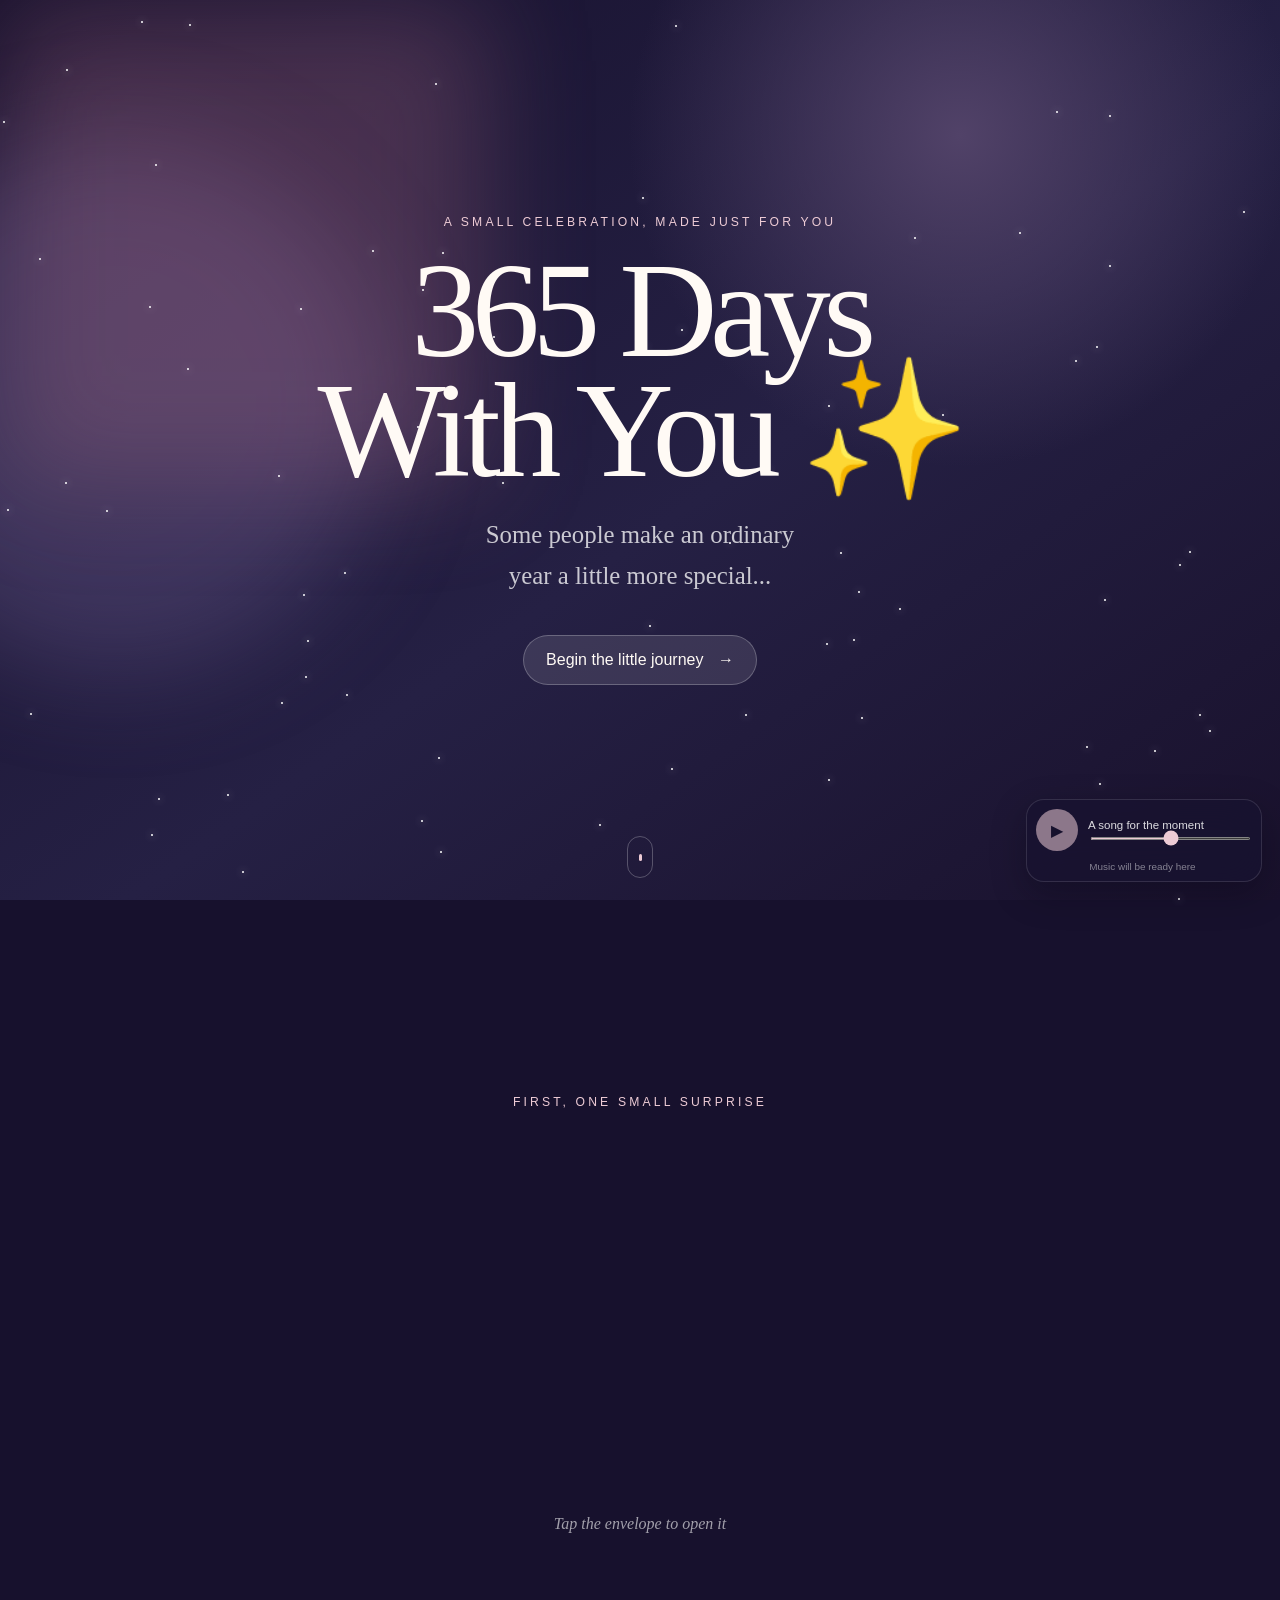
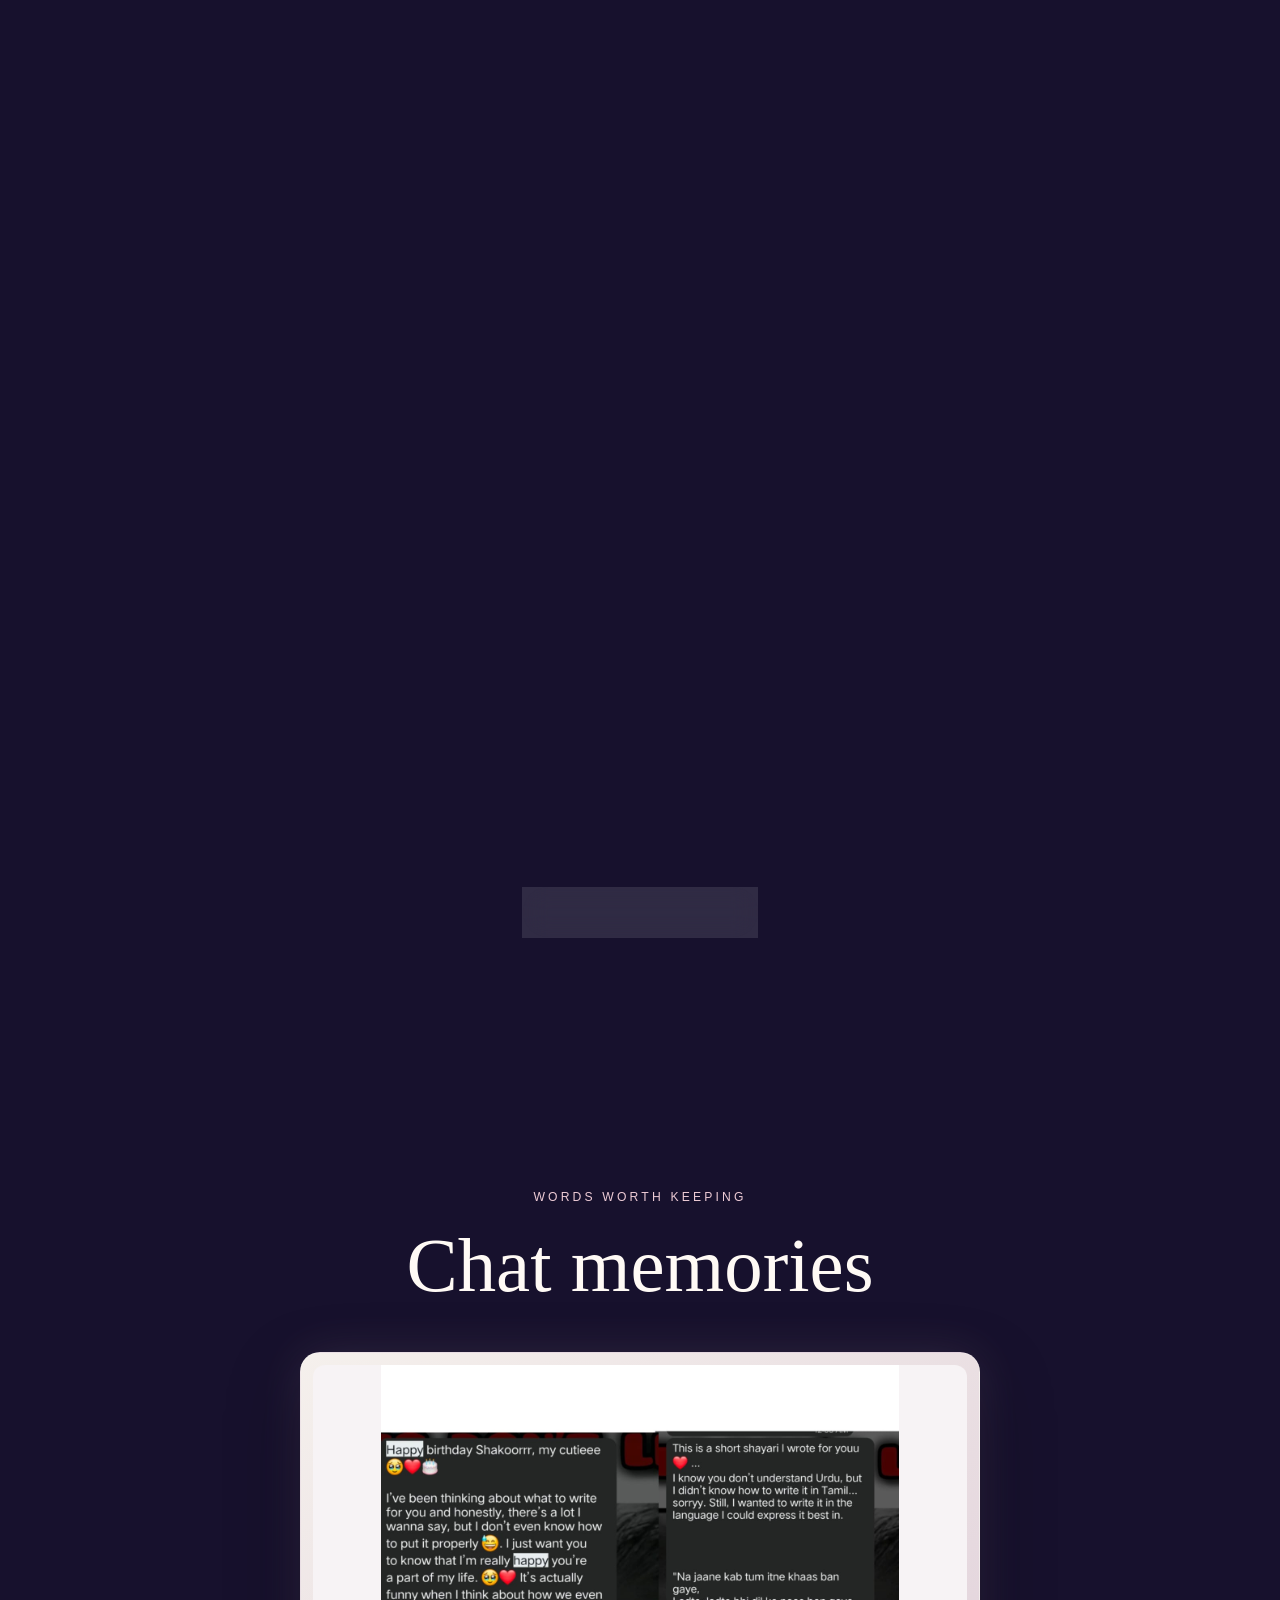
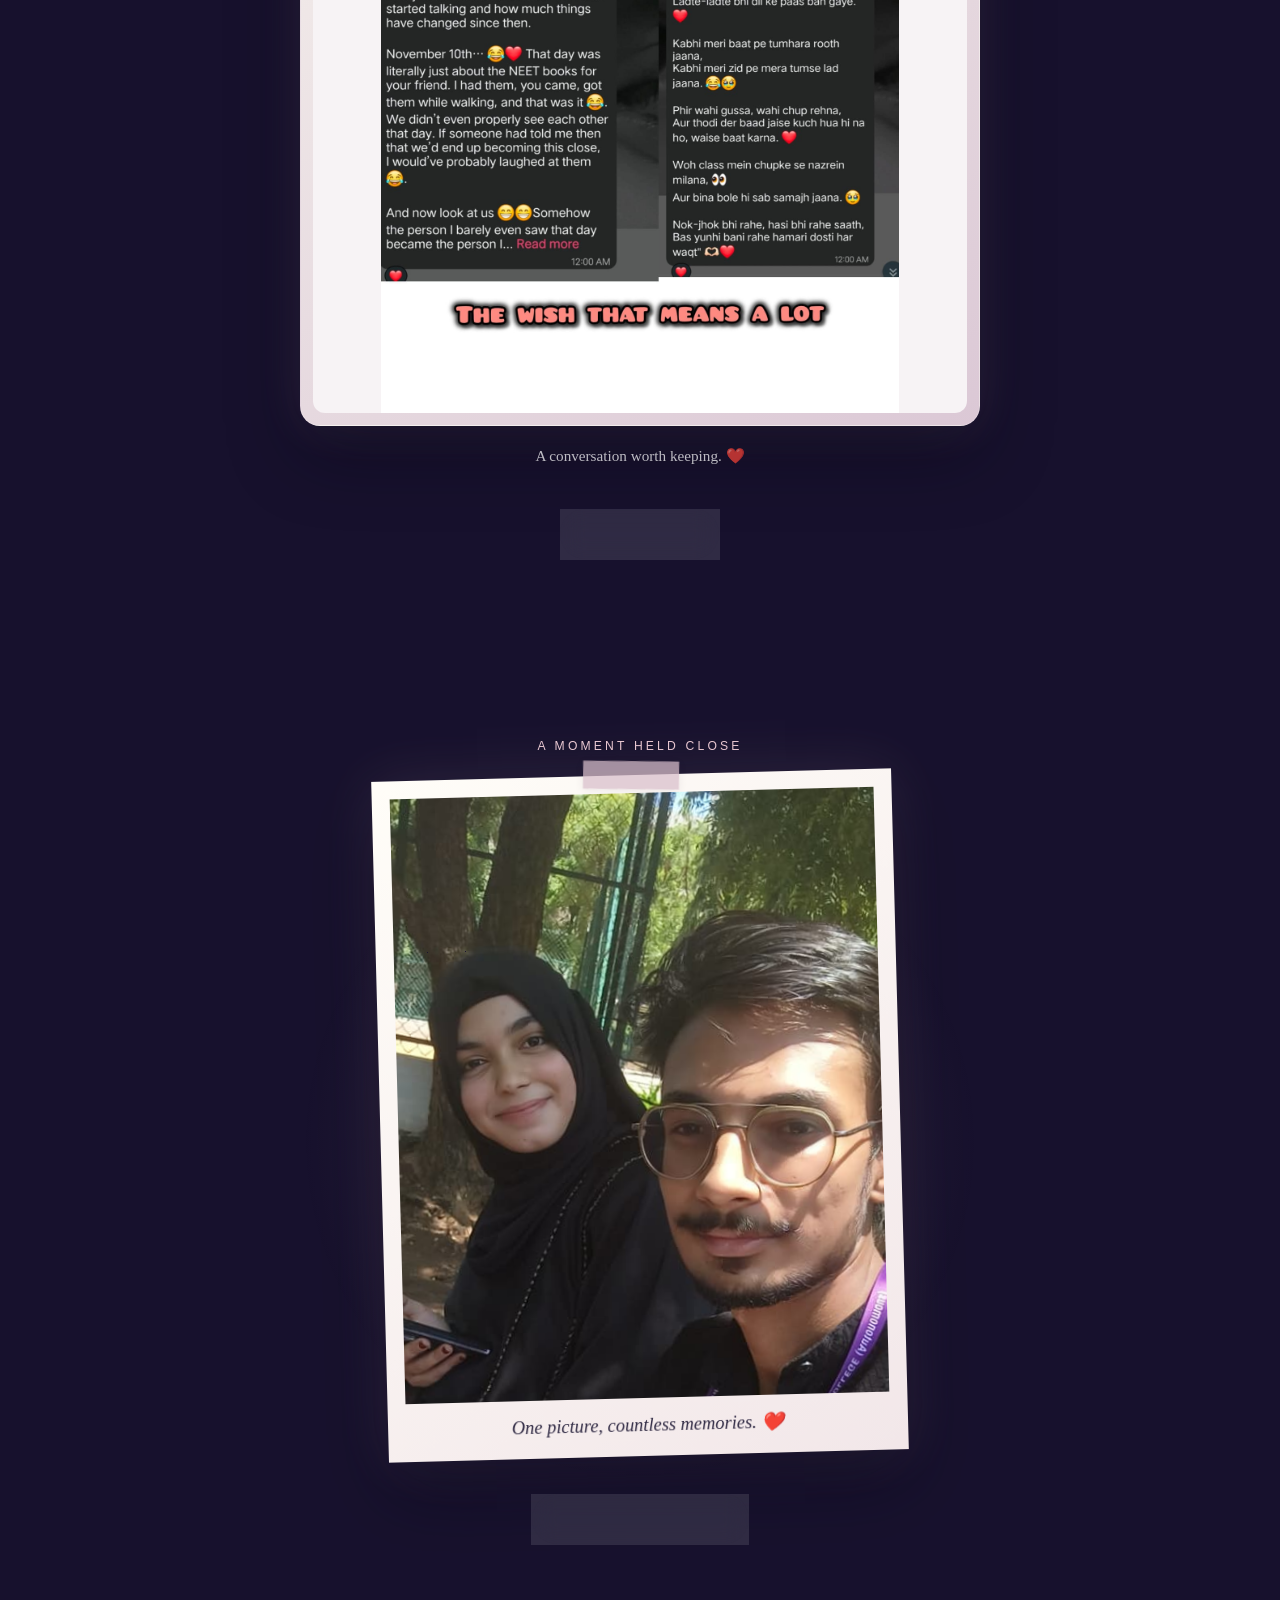
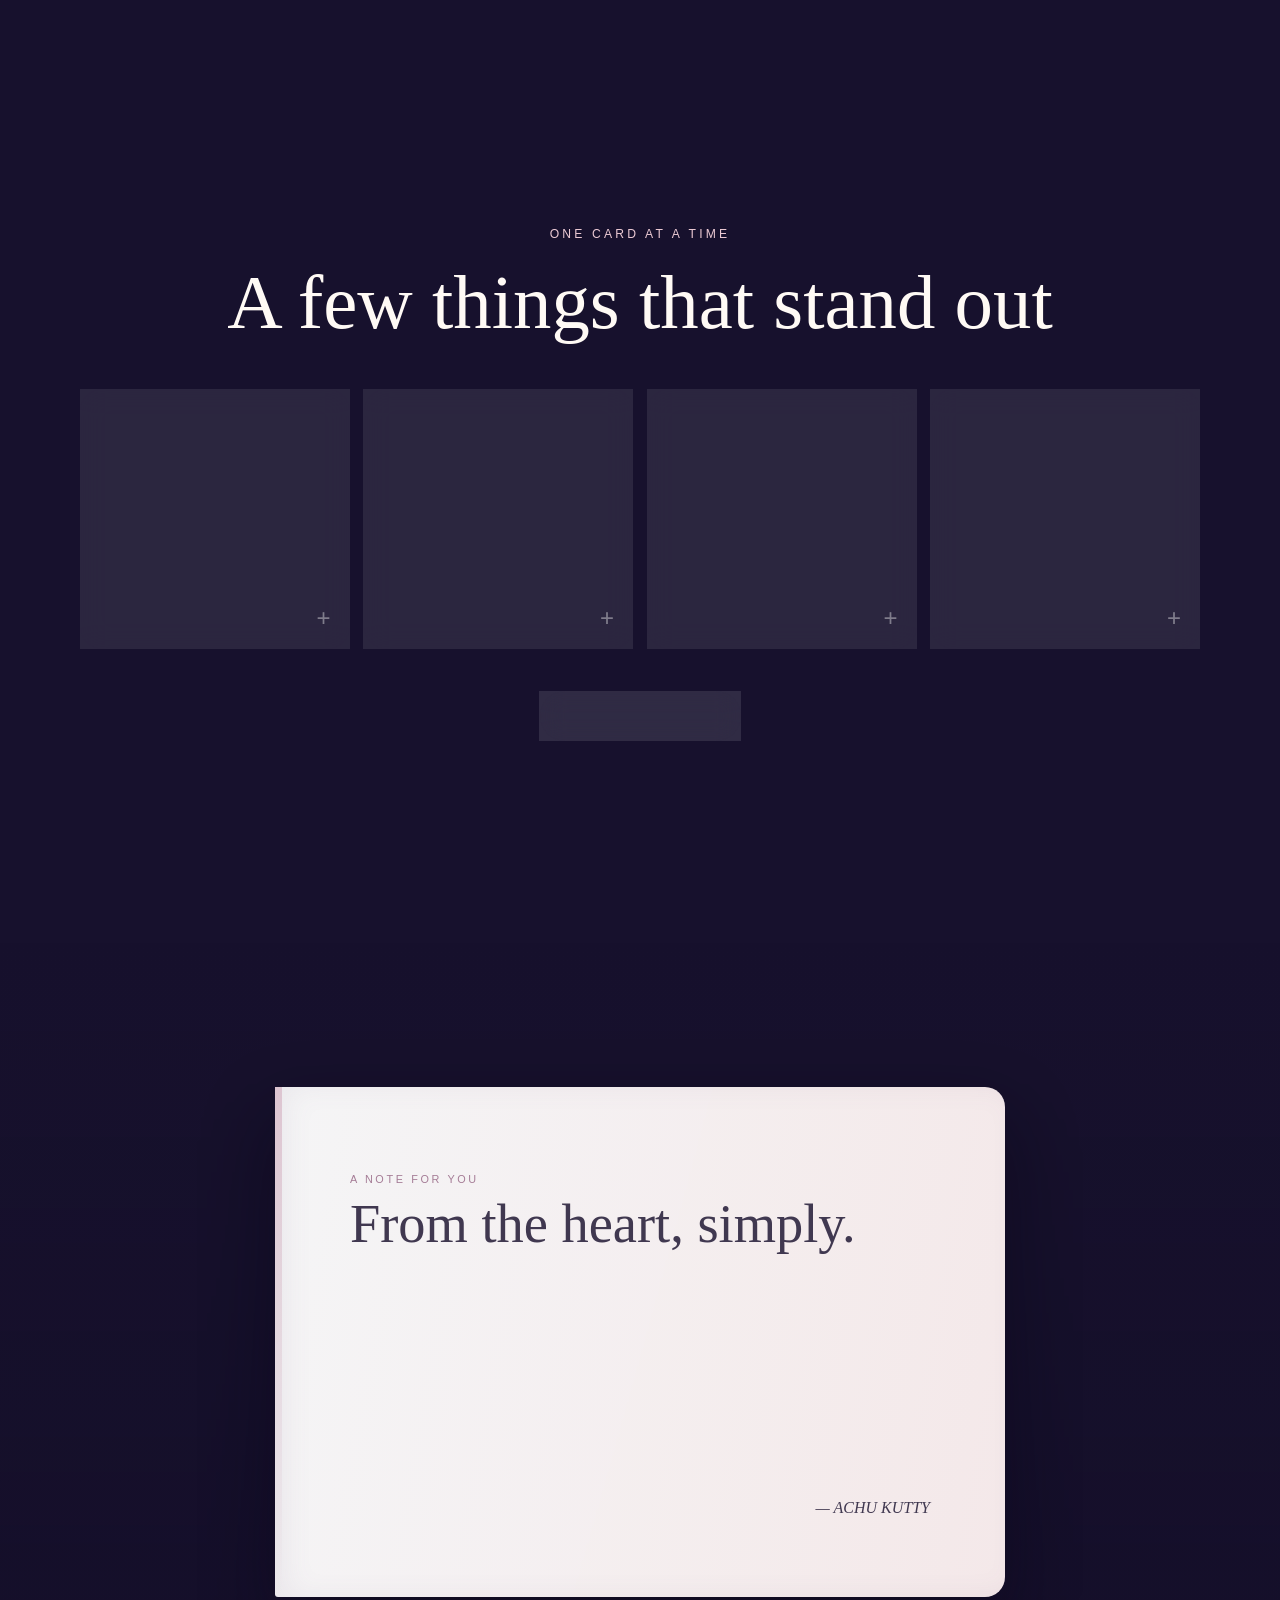
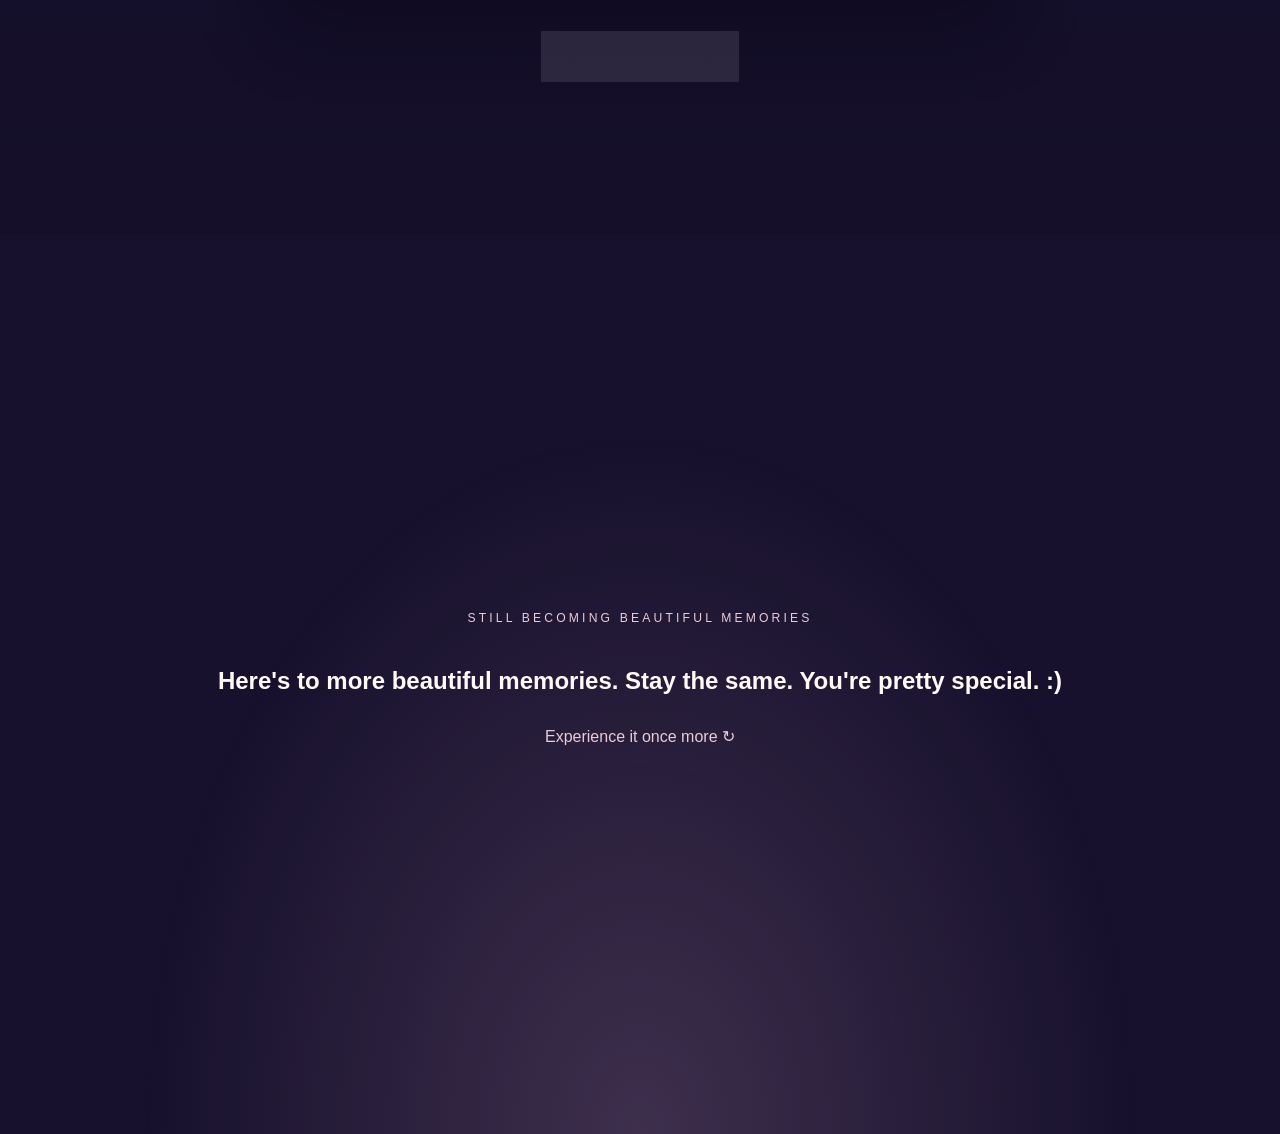
==== index.html @ c928b695 "Fix GitHub Pages folder structure" ====
<!DOCTYPE html>
<html lang="en">
<head>
    <meta charset="UTF-8">
    <meta name="viewport" content="width=device-width, initial-scale=1.0">
    <meta name="theme-color" content="#17112d">
    <title>365 Days With You</title>
    <link rel="stylesheet" href="css/style.css">
</head>
<body>
    <div class="sky" aria-hidden="true">
        <div class="aurora aurora-one"></div>
        <div class="aurora aurora-two"></div>
        <div id="stars" class="stars"></div>
    </div>

    <header class="floating-player" aria-label="Background music player">
        <button class="icon-button" id="musicToggle" type="button" aria-label="Play background music" disabled>
            <span id="musicIcon">▶</span>
        </button>
        <div class="track">
            <span id="musicLabel">A song for the moment</span>
            <input id="volumeControl" type="range" min="0" max="1" step="0.05" value="0.5" aria-label="Music volume">
        </div>
        <audio id="backgroundMusic" preload="none"></audio>
        <span class="music-status" id="musicStatus">Music will be ready here</span>
    </header>

    <main>
        <section class="section hero active" id="welcome" data-section>
            <div class="section-inner welcome-inner">
                <p class="eyebrow reveal">A small celebration, made just for you</p>
                <h1 class="hero-title reveal" id="siteTitle">365 Days With You <span>✨</span></h1>
                <p class="hero-subtitle reveal" id="introText"></p>
                <button class="primary-button reveal" type="button" data-go="envelope">
                    Begin the little journey <span>→</span>
                </button>
            </div>
            <button class="scroll-cue" type="button" data-go="envelope" aria-label="Continue">
                <span></span>
            </button>
        </section>

        <section class="section envelope-section" id="envelope" data-section>
            <div class="section-inner">
                <p class="eyebrow">First, one small surprise</p>
                <button class="envelope-wrap" id="envelopeButton" type="button" aria-label="Open the envelope">
                    <span class="envelope">
                        <span class="envelope-back"></span>
                        <span class="letter-card">
                            <span class="letter-heart">✦</span>
                            <span id="envelopeText"></span>
                        </span>
                        <span class="envelope-front"></span>
                        <span class="envelope-flap"></span>
                        <span class="seal">365</span>
                    </span>
                </button>
                <p class="section-hint" id="envelopeHint">Tap the envelope to open it</p>
                <button class="primary-button hidden" id="envelopeContinue" type="button" data-go="anniversary">
                    Continue <span>→</span>
                </button>
            </div>
        </section>

        <section class="section anniversary-section" id="anniversary" data-section>
            <div class="section-inner celebration-inner">
                <p class="eyebrow" id="anniversaryHeading"></p>
                <div class="number-wrap">
                    <span class="number-glow"></span>
                    <strong id="daysNumber">0</strong>
                </div>
                <p class="anniversary-message" id="anniversaryMessage"></p>
                <div class="orbit-line" aria-hidden="true"><span></span><span></span><span></span></div>
                <button class="primary-button" type="button" data-go="memories">See the little moments <span>→</span></button>
            </div>
        </section>

        <section class="section chat-memories-section" id="memories" data-section>
            <div class="section-inner wide">
                <div class="section-heading">
                    <p class="eyebrow">Words worth keeping</p>
                    <h2>Chat memories</h2>
                </div>
                <div class="chat-memories" id="chatMemories"></div>
                <button class="primary-button" type="button" data-go="together-photo">One picture <span>→</span></button>
            </div>
        </section>

        <section class="section together-photo-section" id="together-photo" data-section>
            <div class="section-inner">
                <p class="eyebrow">A moment held close</p>
                <figure class="together-polaroid">
                    <div class="polaroid-tape" aria-hidden="true"></div>
                    <div class="together-photo-frame">
                        <img id="togetherPhotoImage" src="images/us.jpg" alt="A picture of us together">
                    </div>
                    <figcaption id="togetherPhotoCaption">One picture, countless memories.</figcaption>
                </figure>
                <button class="primary-button" type="button" data-go="little-things">A few special things <span>→</span></button>
            </div>
        </section>

        <section class="section little-things-section" id="little-things" data-section>
            <div class="section-inner wide">
                <div class="section-heading">
                    <p class="eyebrow">One card at a time</p>
                    <h2>A few things that stand out</h2>
                </div>
                <div class="things-grid" id="littleThingsGrid"></div>
                <button class="primary-button" type="button" data-go="letter">Read a little letter <span>→</span></button>
            </div>
        </section>

        <section class="section letter-section" id="letter" data-section>
            <div class="section-inner">
                <div class="letter-sheet">
                    <p class="letter-kicker">A note for you</p>
                    <h2>From the heart, simply.</h2>
                    <div class="typed-letter" id="personalLetter" aria-live="polite"></div>
                    <span class="letter-signature" id="letterSignature"></span>
                </div>
                <button class="primary-button" type="button" data-go="finale">One last surprise <span>→</span></button>
            </div>
        </section>

        <section class="section finale-section" id="finale" data-section>
            <div class="garden" id="garden" aria-hidden="true"></div>
            <div class="section-inner finale-inner">
                <p class="eyebrow">Still becoming beautiful memories</p>
                <h2 id="finalMessage"></h2>
                <button class="text-button" id="replayButton" type="button">Experience it once more ↻</button>
            </div>
        </section>
    </main>

    <script src="js/config.js"></script>
    <script src="js/script.js"></script>
</body>
</html>
---- css/style.css ----
:root {
    --night: #17112d;
    --night-soft: #241b44;
    --lavender: #bba7d2;
    --mauve: #a8799a;
    --blush: #edcbd5;
    --pearl: #fffaf5;
    --ink: #2f2943;
    --glass: rgba(255, 255, 255, .09);
}

* { box-sizing: border-box; }
html { scroll-behavior: smooth; }
body {
    margin: 0;
    color: var(--pearl);
    font-family: "Segoe UI", Arial, sans-serif;
    background: var(--night);
    overflow-x: hidden;
}
button, input { font: inherit; }
button { color: inherit; }

.sky, .aurora, .stars { position: fixed; inset: 0; pointer-events: none; }
.sky { z-index: -1; overflow: hidden; background: radial-gradient(circle at 75% 15%, #514268 0, transparent 27%), linear-gradient(145deg, #17112d, #252044 55%, #19112c); }
.aurora { opacity: .28; filter: blur(55px); animation: drift 18s ease-in-out infinite alternate; }
.aurora-one { width: 42vw; height: 42vw; left: -12%; top: 15%; background: #8d79b4; border-radius: 50%; }
.aurora-two { width: 38vw; height: 38vw; right: -9%; bottom: -8%; background: #b97591; animation-delay: -8s; }
.stars i { position: absolute; width: 2px; height: 2px; border-radius: 50%; background: white; box-shadow: 0 0 8px white; animation: twinkle 4s infinite; }

.section {
    min-height: 100svh;
    display: grid;
    place-items: center;
    padding: 90px 24px;
    position: relative;
    overflow: hidden;
}
.section-inner { width: min(920px, 100%); margin: auto; text-align: center; position: relative; z-index: 2; }
.section-inner.wide { width: min(1120px, 100%); }
.hero { align-items: center; }
.welcome-inner { animation: welcomeIn 1.4s ease both; }
.eyebrow { margin: 0 0 22px; color: var(--blush); font-size: .76rem; letter-spacing: .26em; text-transform: uppercase; }
.hero-title { max-width: 900px; margin: 0 auto 24px; font-family: Georgia, "Times New Roman", serif; font-size: clamp(3.6rem, 11vw, 8.5rem); font-weight: 400; line-height: .88; letter-spacing: -.055em; text-wrap: balance; }
.hero-title span { display: inline-block; font-size: .38em; vertical-align: top; animation: sparkle 2.8s infinite; }
.hero-subtitle { max-width: 510px; margin: 0 auto 38px; color: rgba(255,255,255,.76); font-family: Georgia, serif; font-size: clamp(1.18rem, 3vw, 1.55rem); line-height: 1.65; text-wrap: balance; }

.primary-button {
    border: 1px solid rgba(255,255,255,.24);
    border-radius: 999px;
    padding: 15px 22px;
    background: rgba(255,255,255,.11);
    backdrop-filter: blur(12px);
    cursor: pointer;
    transition: .35s ease;
}
.primary-button span { display: inline-block; margin-left: 10px; transition: transform .3s; }
.primary-button:hover { background: rgba(255,255,255,.18); transform: translateY(-3px); box-shadow: 0 18px 40px rgba(9,6,25,.25); }
.primary-button:hover span { transform: translateX(5px); }
.hidden { opacity: 0 !important; pointer-events: none; transform: translateY(10px); }
.text-button { border: 0; background: transparent; color: var(--blush); cursor: pointer; padding: 12px; }

.floating-player {
    position: fixed;
    right: 18px;
    bottom: 18px;
    z-index: 20;
    display: grid;
    grid-template-columns: 42px auto;
    align-items: center;
    gap: 10px;
    width: 236px;
    padding: 9px 12px 9px 9px;
    border: 1px solid rgba(255,255,255,.12);
    border-radius: 18px;
    background: rgba(24,18,48,.78);
    backdrop-filter: blur(18px);
    box-shadow: 0 12px 35px rgba(5,3,14,.28);
}
.icon-button { width: 42px; height: 42px; border-radius: 50%; border: 0; background: var(--blush); color: var(--night); cursor: pointer; }
.icon-button:disabled { cursor: default; opacity: .55; }
.track { min-width: 0; display: grid; gap: 4px; }
.track span { overflow: hidden; color: rgba(255,255,255,.85); font-size: .72rem; text-overflow: ellipsis; white-space: nowrap; }
.track input { width: 100%; accent-color: var(--blush); height: 3px; }
.music-status { grid-column: 1 / -1; color: rgba(255,255,255,.48); font-size: .62rem; text-align: center; }
.scroll-cue { position: absolute; bottom: 22px; left: 50%; width: 26px; height: 42px; border: 1px solid rgba(255,255,255,.25); border-radius: 20px; background: transparent; cursor: pointer; transform: translateX(-50%); }
.scroll-cue span { display: block; width: 3px; height: 7px; margin: 8px auto; border-radius: 4px; background: var(--blush); animation: scrollCue 1.7s infinite; }

.envelope-wrap { width: min(560px, 90vw); height: 330px; margin-top: 35px; border: 0; background: transparent; perspective: 900px; cursor: pointer; overflow: visible; }
.envelope { position: relative; display: block; width: 100%; height: 100%; filter: drop-shadow(0 30px 50px rgba(9,5,25,.38)); }
.envelope-back, .envelope-front, .envelope-flap { position: absolute; left: 8%; right: 8%; bottom: 5%; height: 60%; }
.envelope-back { border-radius: 8px; background: linear-gradient(145deg, #c4a5b9, #876a91); }
.envelope-front { height: 58%; border-radius: 4px 4px 12px 12px; background: linear-gradient(145deg, #b78fa9, #917098); clip-path: polygon(0 0, 50% 55%, 100% 0, 100% 100%, 0 100%); }
.envelope-front::before, .envelope-front::after { content: ""; position: absolute; inset: 0; background: linear-gradient(35deg, rgba(255,255,255,.08), transparent 55%); clip-path: polygon(0 0, 50% 55%, 100% 100%, 0 100%); }
.envelope-front::after { transform: scaleX(-1); }
.envelope-flap { bottom: 34%; height: 58%; transform-origin: bottom center; border-radius: 8px 8px 2px 2px; background: linear-gradient(155deg, #dbc0cf, #a27e9d); clip-path: polygon(0 0, 50% 80%, 100% 0, 100% 100%, 0 100%); transform: rotateX(180deg); transition: transform 1s cubic-bezier(.2,.75,.25,1); z-index: 3; }
.envelope-wrap.opened .envelope-flap { transform: rotateX(0deg); z-index: 1; }
.letter-card { position: absolute; z-index: 2; left: 17%; bottom: 13%; width: 66%; height: 67%; display: grid; place-items: center; align-content: center; gap: 12px; padding: 32px; border-radius: 7px; color: var(--ink); background: linear-gradient(155deg, #fffdf8, #f3e8eb); box-shadow: 0 12px 30px rgba(45,29,55,.18); font-family: Georgia, serif; font-size: clamp(.95rem, 2.8vw, 1.2rem); line-height: 1.55; transition: transform 1.1s .45s ease; }
.letter-heart { color: var(--mauve); font-size: 1.5rem; }
.envelope-wrap.opened .letter-card { transform: translateY(-64px); }
.seal { position: absolute; z-index: 4; left: calc(50% - 27px); bottom: 24%; width: 54px; height: 54px; display: grid; place-items: center; border-radius: 50%; color: var(--pearl); background: #805c7e; font-family: Georgia, serif; box-shadow: 0 0 0 7px rgba(128,92,126,.2), 0 8px 20px rgba(34,20,43,.2); transition: .5s; }
.envelope-wrap.opened .seal { opacity: 0; transform: scale(.5) rotate(30deg); }
.section-hint { min-height: 24px; color: rgba(255,255,255,.6); font-family: Georgia, serif; font-style: italic; }

.celebration-inner { transform-style: preserve-3d; }
.number-wrap { position: relative; height: clamp(210px, 38vw, 330px); display: grid; place-items: center; }
.number-wrap strong { position: relative; z-index: 2; font-family: Georgia, serif; font-size: clamp(9rem, 28vw, 18rem); font-weight: 400; line-height: 1; letter-spacing: -.09em; text-shadow: 0 0 80px rgba(237,203,213,.35); }
.number-glow { position: absolute; width: 75%; aspect-ratio: 1; border-radius: 50%; background: radial-gradient(circle, rgba(237,203,213,.18), transparent 68%); animation: pulse 4s infinite; }
.anniversary-message { max-width: 660px; margin: 10px auto 34px; color: rgba(255,255,255,.77); font-family: Georgia, serif; font-size: clamp(1.05rem, 2.5vw, 1.35rem); line-height: 1.65; }
.orbit-line { width: min(500px, 75vw); height: 1px; margin: 0 auto 42px; background: linear-gradient(90deg, transparent, rgba(255,255,255,.35), transparent); position: relative; }
.orbit-line span { position: absolute; top: -3px; width: 7px; height: 7px; border-radius: 50%; background: var(--blush); box-shadow: 0 0 12px var(--blush); animation: orbit 5s linear infinite; }
.orbit-line span:nth-child(2) { animation-delay: -1.7s; }.orbit-line span:nth-child(3) { animation-delay: -3.4s; }

.section-heading { margin-bottom: 45px; }
.section-heading h2, .letter-sheet h2, .finale h2 { margin: 0; font-family: Georgia, serif; font-size: clamp(2.3rem, 7vw, 4.8rem); font-weight: 400; line-height: 1.05; }
.chat-memories { width: min(680px, 100%); margin: 0 auto 42px; }
.chat-memory { margin: 0; animation: chatMemoryIn 1s .15s cubic-bezier(.2,.75,.25,1) both; }
.chat-screenshot-frame { padding: 12px; overflow: hidden; border: 1px solid rgba(255,255,255,.16); border-radius: 20px; background: linear-gradient(145deg, rgba(255,250,245,.96), rgba(228,208,221,.96)); box-shadow: 0 28px 70px rgba(7,4,19,.38), 0 0 48px rgba(237,203,213,.12); }
.chat-screenshot-frame img { display: block; width: 100%; height: auto; max-height: 72vh; object-fit: contain; border-radius: 12px; background: #f7f3f5; }
.chat-caption { margin: 18px 8px 0; color: rgba(255,255,255,.72); font-family: Georgia, serif; font-size: .95rem; line-height: 1.55; }
@keyframes chatMemoryIn { from { opacity: 0; transform: translateY(32px) scale(.97); } to { opacity: 1; transform: translateY(0) scale(1); } }

.together-photo-section { background: radial-gradient(circle at center, rgba(237,203,213,.12), transparent 42%); }
.together-polaroid {
    width: min(520px, 86vw);
    margin: 0 auto 38px;
    padding: 18px 18px 20px;
    position: relative;
    color: var(--ink);
    background: linear-gradient(145deg, #fffdf8, #f2e7e9);
    box-shadow: 0 30px 70px rgba(7,4,19,.42), 0 0 55px rgba(237,203,213,.12);
    transform: rotate(-1.5deg);
    animation: polaroidIn 1.1s .15s cubic-bezier(.2,.75,.25,1) both;
}
.polaroid-tape {
    position: absolute;
    z-index: 2;
    width: 96px;
    height: 28px;
    left: 50%;
    top: -14px;
    background: rgba(216,190,203,.72);
    transform: translateX(-50%) rotate(2deg);
    box-shadow: 0 2px 8px rgba(47,41,67,.08);
}
.together-photo-frame {
    display: grid;
    width: 100%;
    aspect-ratio: 4 / 5;
    place-items: center;
    overflow: hidden;
    background: linear-gradient(145deg, #756681, #c7aebc);
}
.together-photo-frame img { width: 100%; height: 100%; object-fit: cover; }
.together-photo-frame img.photo-missing { width: 72%; height: 72%; object-fit: contain; border: 1px dashed rgba(255,255,255,.7); }
.together-polaroid figcaption {
    padding-top: 16px;
    font-family: Georgia, serif;
    font-size: clamp(.95rem, 2vw, 1.15rem);
    font-style: italic;
}
@keyframes polaroidIn {
    from { opacity: 0; transform: translateY(35px) rotate(-5deg) scale(.96); }
    to { opacity: 1; transform: translateY(0) rotate(-1.5deg) scale(1); }
}

.things-grid { display: grid; grid-template-columns: repeat(4, 1fr); gap: 14px; margin-bottom: 42px; }
.thing-card { min-height: 260px; position: relative; display: flex; flex-direction: column; justify-content: flex-end; overflow: hidden; padding: 24px; border: 1px solid rgba(255,255,255,.1); border-radius: 22px; text-align: left; background: var(--glass); backdrop-filter: blur(14px); cursor: pointer; animation: cardIn .7s var(--delay) both; transition: .45s ease; }
.thing-card:hover { transform: translateY(-6px); border-color: rgba(237,203,213,.28); }
.thing-icon { position: absolute; left: 24px; top: 22px; color: var(--blush); font-family: Georgia, serif; font-size: 2rem; }
.thing-front strong { display: block; margin-bottom: 8px; font-family: Georgia, serif; font-size: 1.35rem; font-weight: 400; }
.thing-front small { display: block; color: rgba(255,255,255,.55); line-height: 1.5; }
.thing-message { position: absolute; inset: 0; display: grid; align-content: center; padding: 32px; color: var(--ink); background: linear-gradient(145deg, #eddae1, #c9bad7); font-family: Georgia, serif; font-size: 1.05rem; line-height: 1.55; opacity: 0; transform: rotateY(90deg); transition: .55s ease; }
.card-plus { position: absolute; right: 18px; bottom: 16px; color: rgba(255,255,255,.4); font-size: 1.5rem; transition: .4s; }
.thing-card.revealed .thing-message { opacity: 1; transform: rotateY(0); }
.thing-card.revealed .card-plus { opacity: 0; }

.letter-section { background: linear-gradient(180deg, transparent, rgba(12,8,28,.2)); }
.letter-sheet { width: min(730px, 100%); min-height: 510px; margin: 0 auto 34px; padding: clamp(35px, 7vw, 75px); border-radius: 3px 20px 20px 3px; color: #403850; text-align: left; background: linear-gradient(100deg, rgba(255,255,255,.96), #f4e8e9); box-shadow: 0 30px 70px rgba(7,4,19,.38), inset 12px 0 28px rgba(114,87,125,.08); position: relative; }
.letter-sheet::before { content: ""; position: absolute; left: 0; top: 0; bottom: 0; width: 7px; background: linear-gradient(#ddc5d1, transparent); }
.letter-kicker { color: #a57c96; font-size: .68rem; letter-spacing: .24em; text-transform: uppercase; }
.letter-sheet h2 { font-size: clamp(2rem, 6vw, 3.4rem); margin-bottom: 28px; }
.typed-letter { min-height: 200px; font-family: Georgia, serif; font-size: clamp(.98rem, 2.2vw, 1.13rem); line-height: 1.85; white-space: pre-wrap; }
.letter-signature { display: block; margin-top: 18px; font-family: Georgia, serif; font-style: italic; text-align: right; }

.garden { position: absolute; inset: 0; overflow: hidden; pointer-events: none; background: radial-gradient(ellipse at bottom, rgba(164,126,161,.28), transparent 55%); }
.flower { position: absolute; bottom: -12px; width: 50px; height: 190px; transform-origin: bottom; animation: grow 2s calc(var(--delay) + .25s) cubic-bezier(.2,.7,.2,1) both; }
.flower::before { content: ""; position: absolute; left: 23px; bottom: 0; width: 4px; height: 150px; border-radius: 4px; background: linear-gradient(#6f8b77, #9baf91); }
.flower span, .flower i, .flower b, .flower em { position: absolute; left: 9px; top: 15px; width: 32px; height: 32px; border-radius: 50% 50% 45% 45%; background: #d6b2ce; box-shadow: 0 0 18px rgba(237,203,213,.45); transform-origin: center bottom; }
.flower span { transform: translateY(-12px); }.flower i { transform: rotate(90deg) translateY(-12px); }.flower b { transform: rotate(180deg) translateY(-12px); }.flower em { transform: rotate(270deg) translateY(-12px); }
.flower::after { content: ""; position: absolute; left: 19px; top: 29px; width: 12px; height: 12px; border-radius: 50%; background: #ead7ae; box-shadow: 0 0 12px #ead7ae; }
.finale-inner { min-height: 80vh; display: grid; align-content: center; }
.finale-inner h2 { max-width: 850px; margin-inline: auto; text-wrap: balance; }


:focus-visible { outline: 3px solid var(--blush); outline-offset: 4px; }
@keyframes twinkle { 0%,100% { opacity:.18; transform:scale(.7); } 50% { opacity:.9; transform:scale(1.5); } }
@keyframes drift { to { transform: translate(12vw, 8vh) scale(1.15); } }
@keyframes sparkle { 50% { transform: rotate(18deg) scale(1.25); filter: drop-shadow(0 0 12px white); } }
@keyframes scrollCue { 0% { opacity:0; transform:translateY(0); } 40% { opacity:1; } 100% { opacity:0; transform:translateY(16px); } }
@keyframes welcomeIn { from { opacity:0; transform:translateY(25px); } to { opacity:1; transform:none; } }
@keyframes pulse { 50% { transform:scale(1.13); opacity:.55; } }
@keyframes orbit { from { left:0; } 50% { left:100%; } to { left:0; } }
@keyframes cardIn { from { opacity:0; transform:translateY(25px); } to { opacity:1; transform:none; } }
@keyframes grow { from { transform: translateY(180px) scale(.25); opacity:0; } to { transform: translateY(0) scale(var(--scale)); opacity:1; } }

@media (max-width: 800px) {
    .section { padding: 70px 18px; }
    .things-grid { grid-template-columns: repeat(2, 1fr); }
    .chat-memory { grid-column: span 6; }
    .chat-memory:nth-child(2), .chat-memory:nth-child(3) { grid-column: span 6; margin-top: 0; }
    .floating-player { right: 12px; bottom: 12px; width: 210px; }
}
@media (max-width: 520px) {
    .hero-title { font-size: clamp(3.25rem, 17vw, 5rem); }
    .envelope-wrap { height: 270px; }
    .letter-card { padding: 22px 16px; }
    .chat-memories { gap: 18px; }
    .chat-memory, .chat-memory:nth-child(n) { grid-column: span 12; }
    .things-grid { grid-template-columns: 1fr; }
    .thing-card { min-height: 220px; }
    .letter-sheet { min-height: 560px; }
    .floating-player { width: 58px; grid-template-columns: 40px; }
    .track, .music-status { display: none; }
}
@media (prefers-reduced-motion: reduce) {
    *, *::before, *::after { scroll-behavior: auto !important; animation-duration: .01ms !important; animation-delay: 0ms !important; transition-duration: .01ms !important; }
}
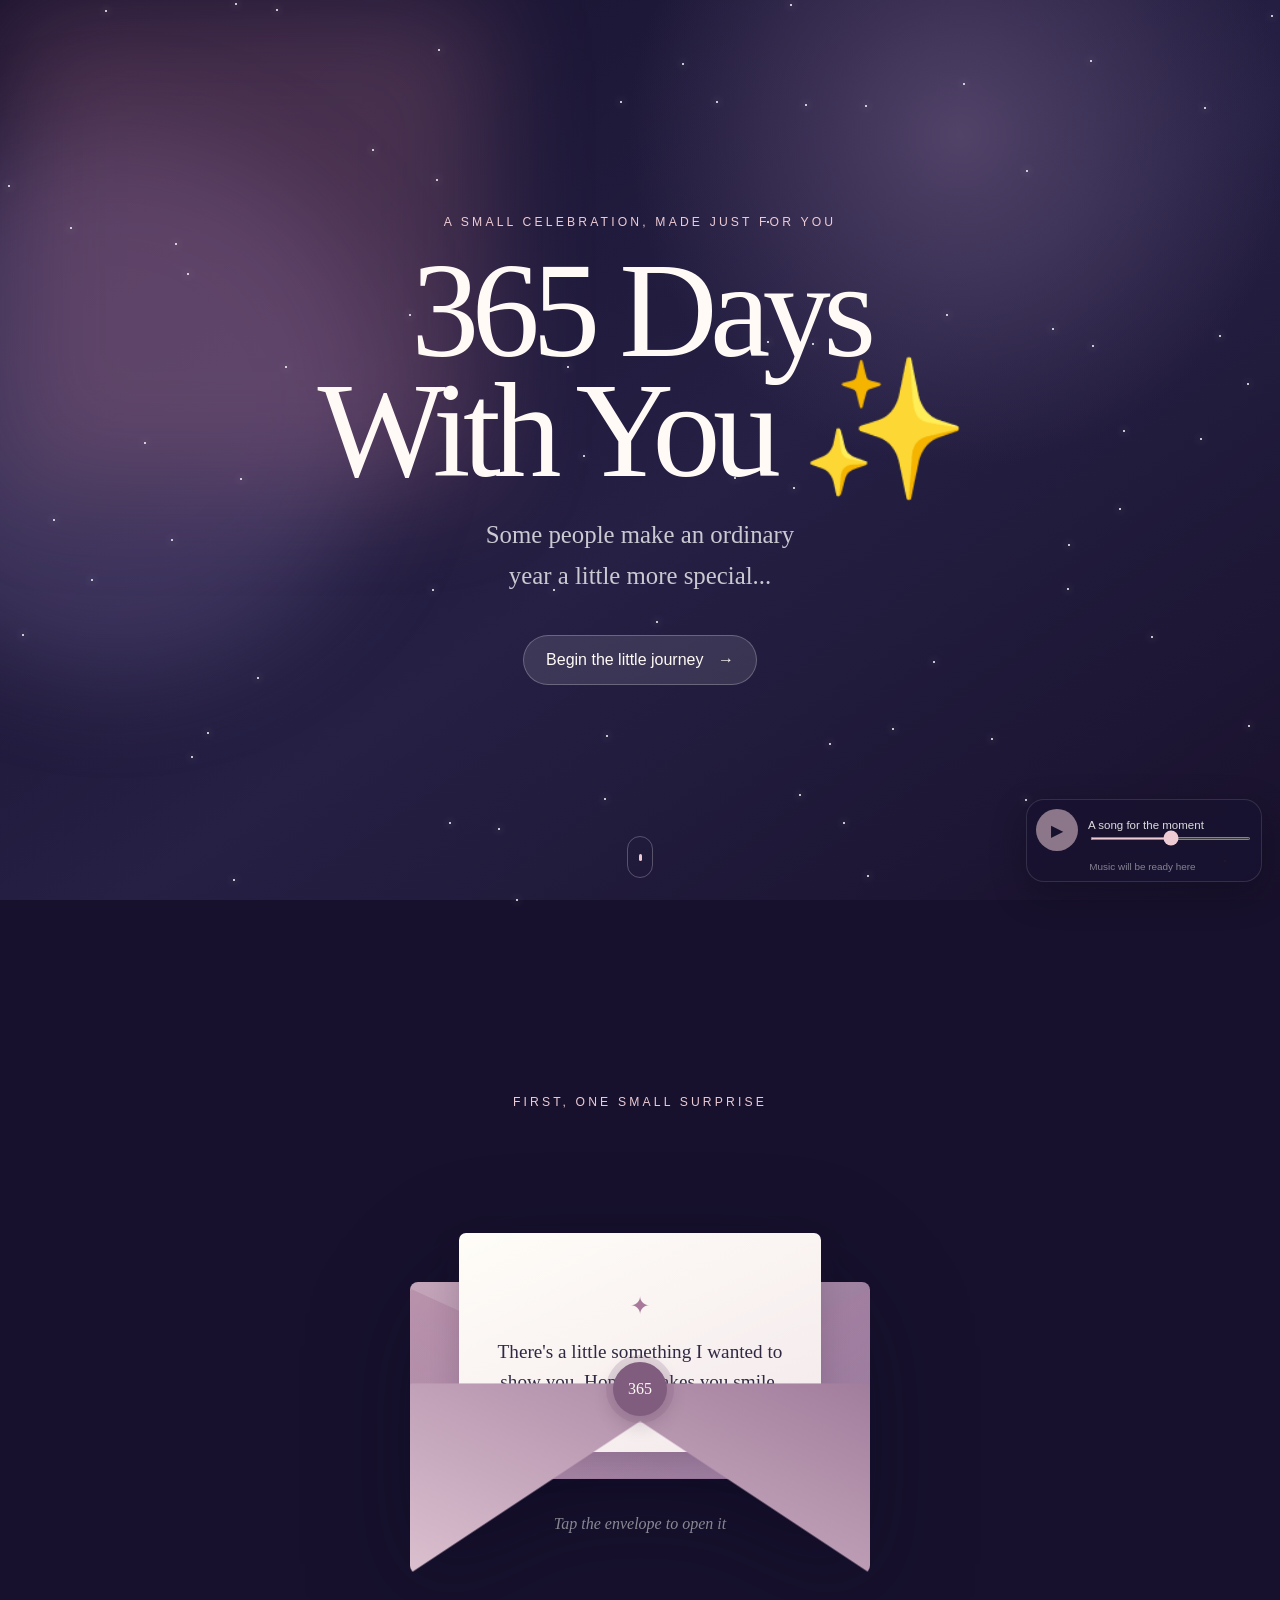
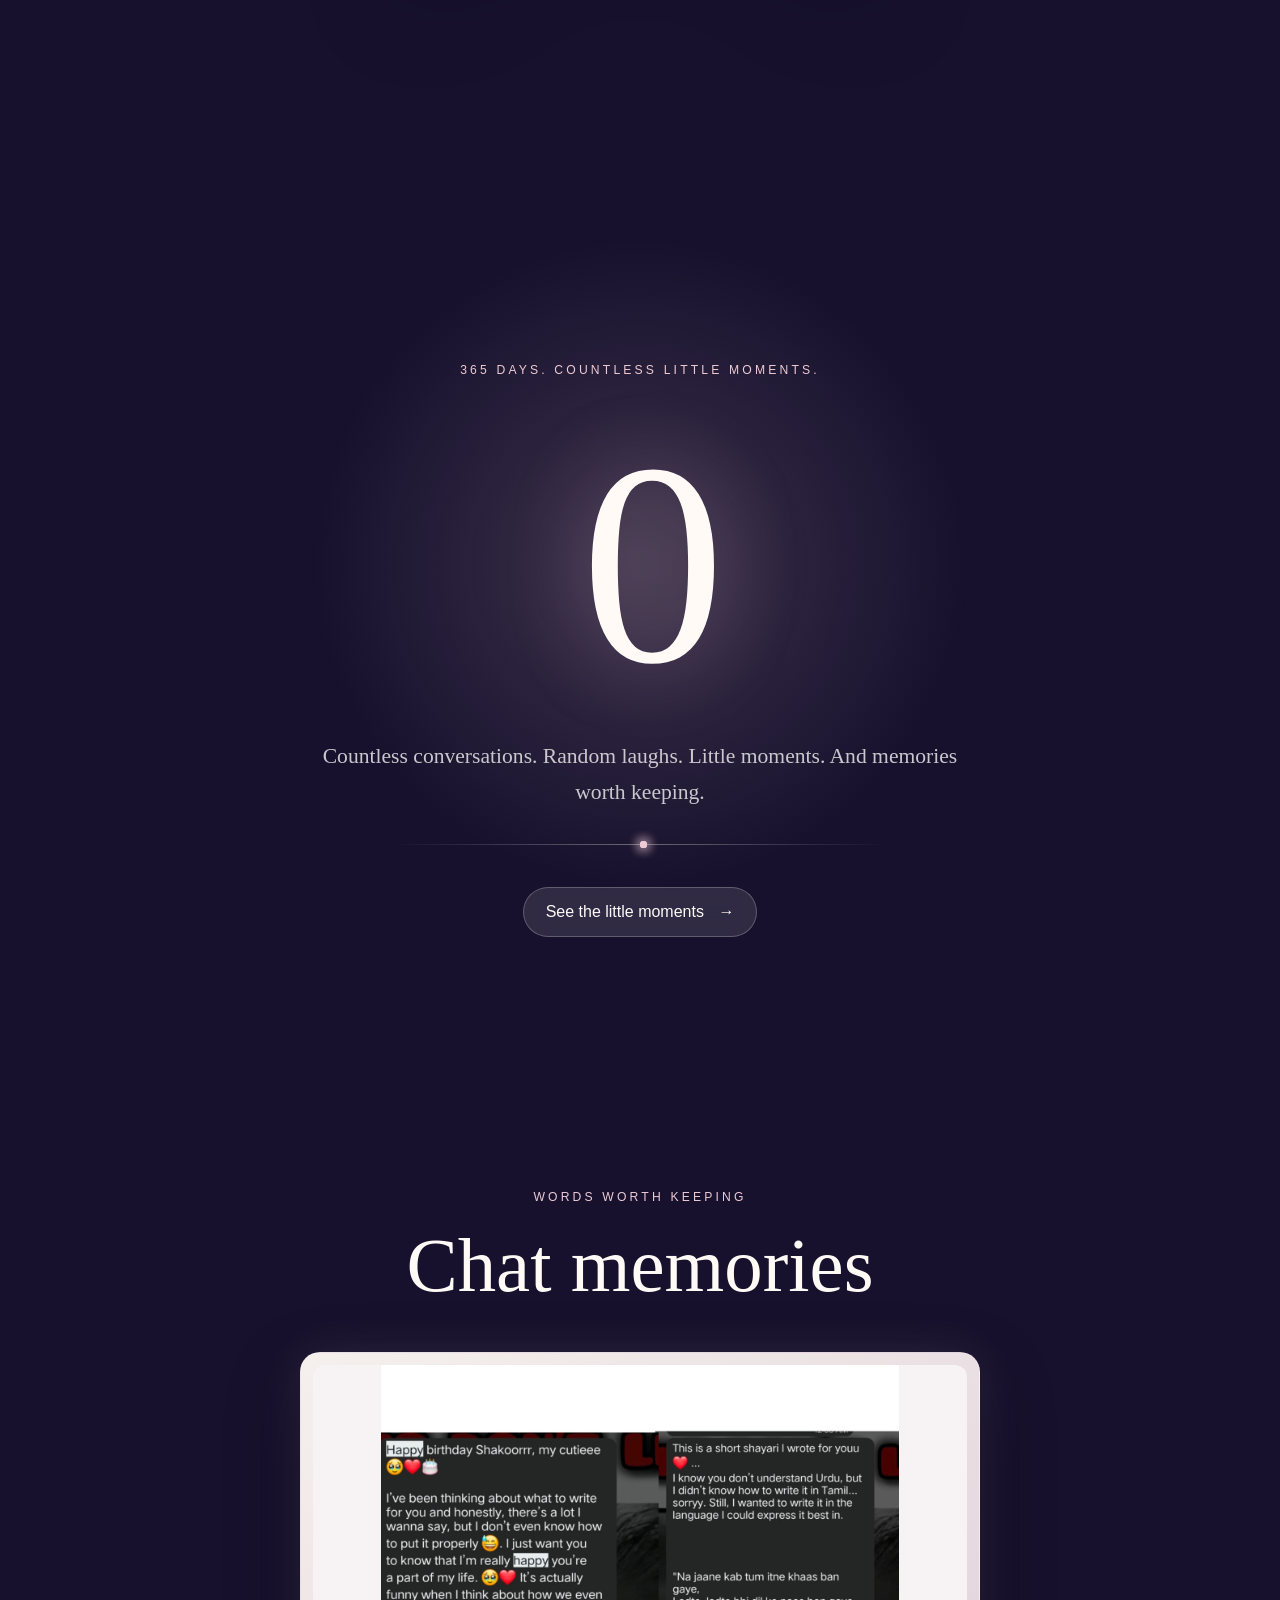
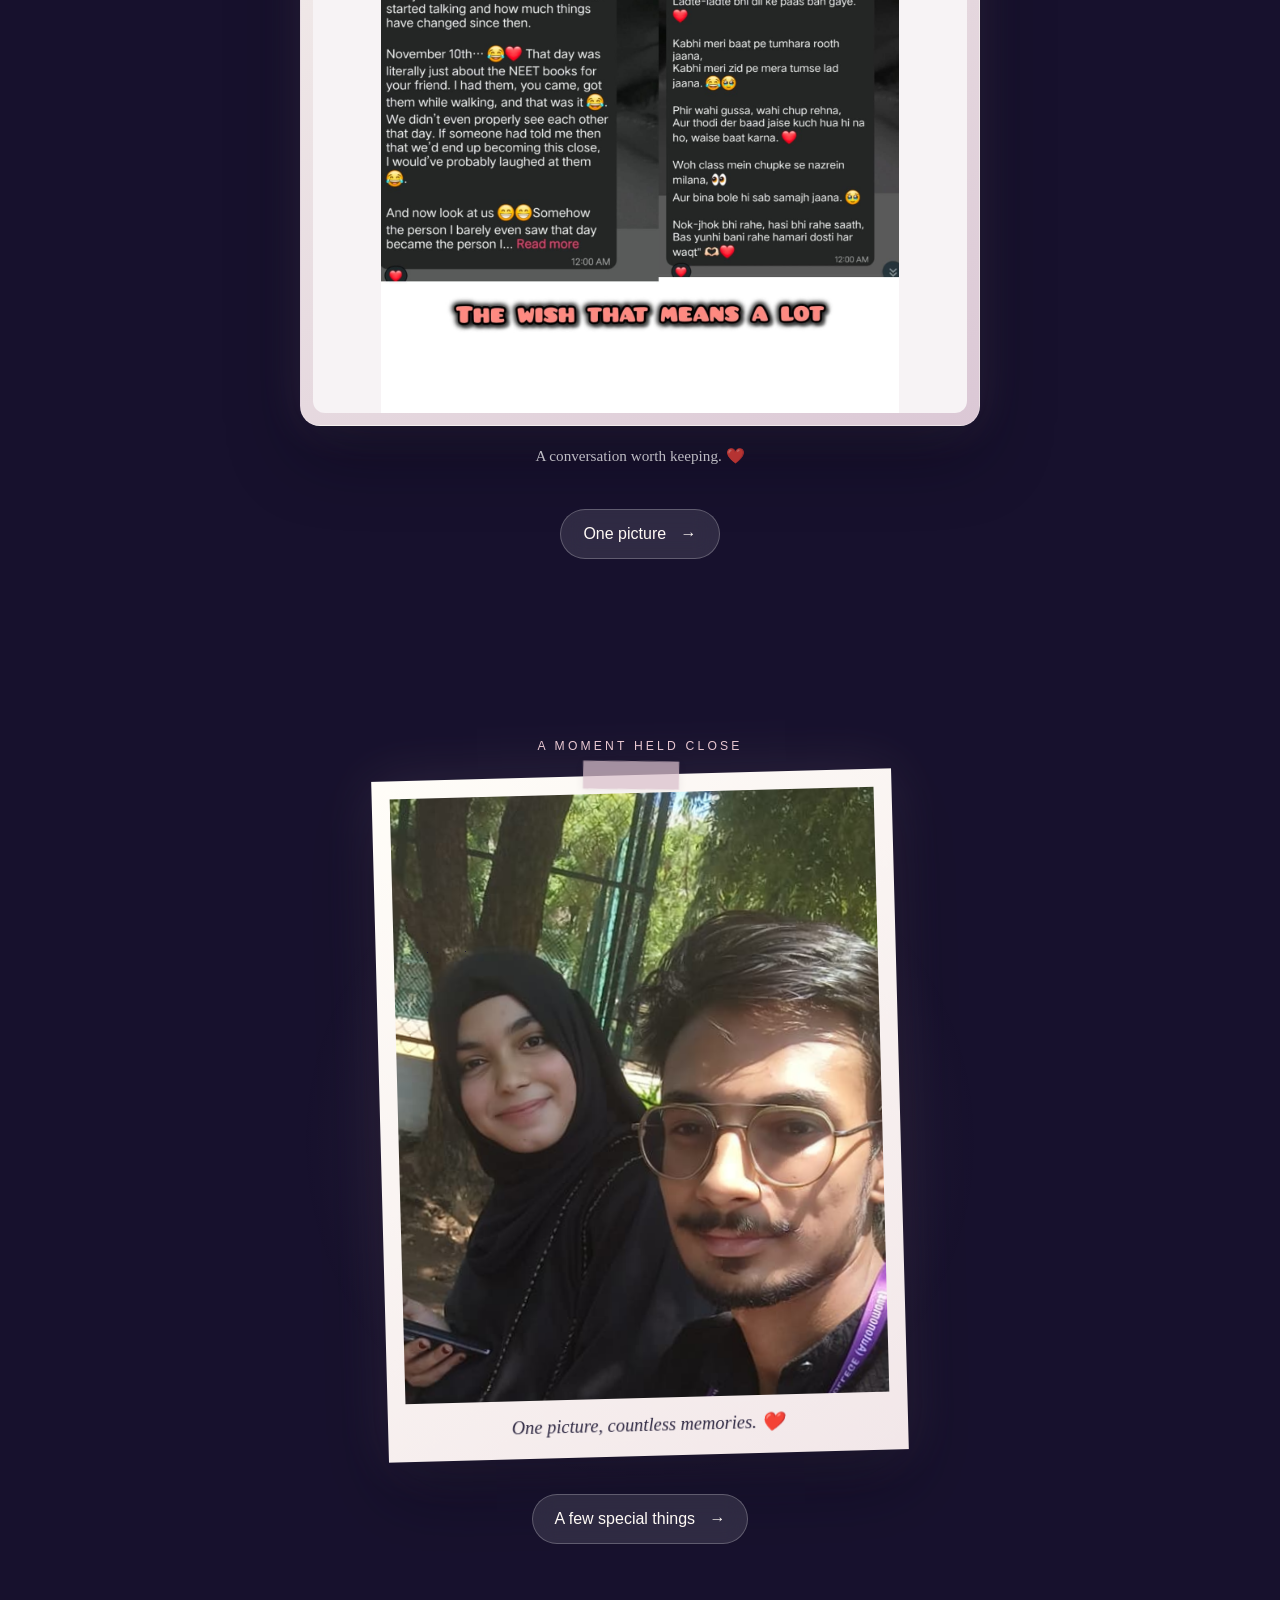
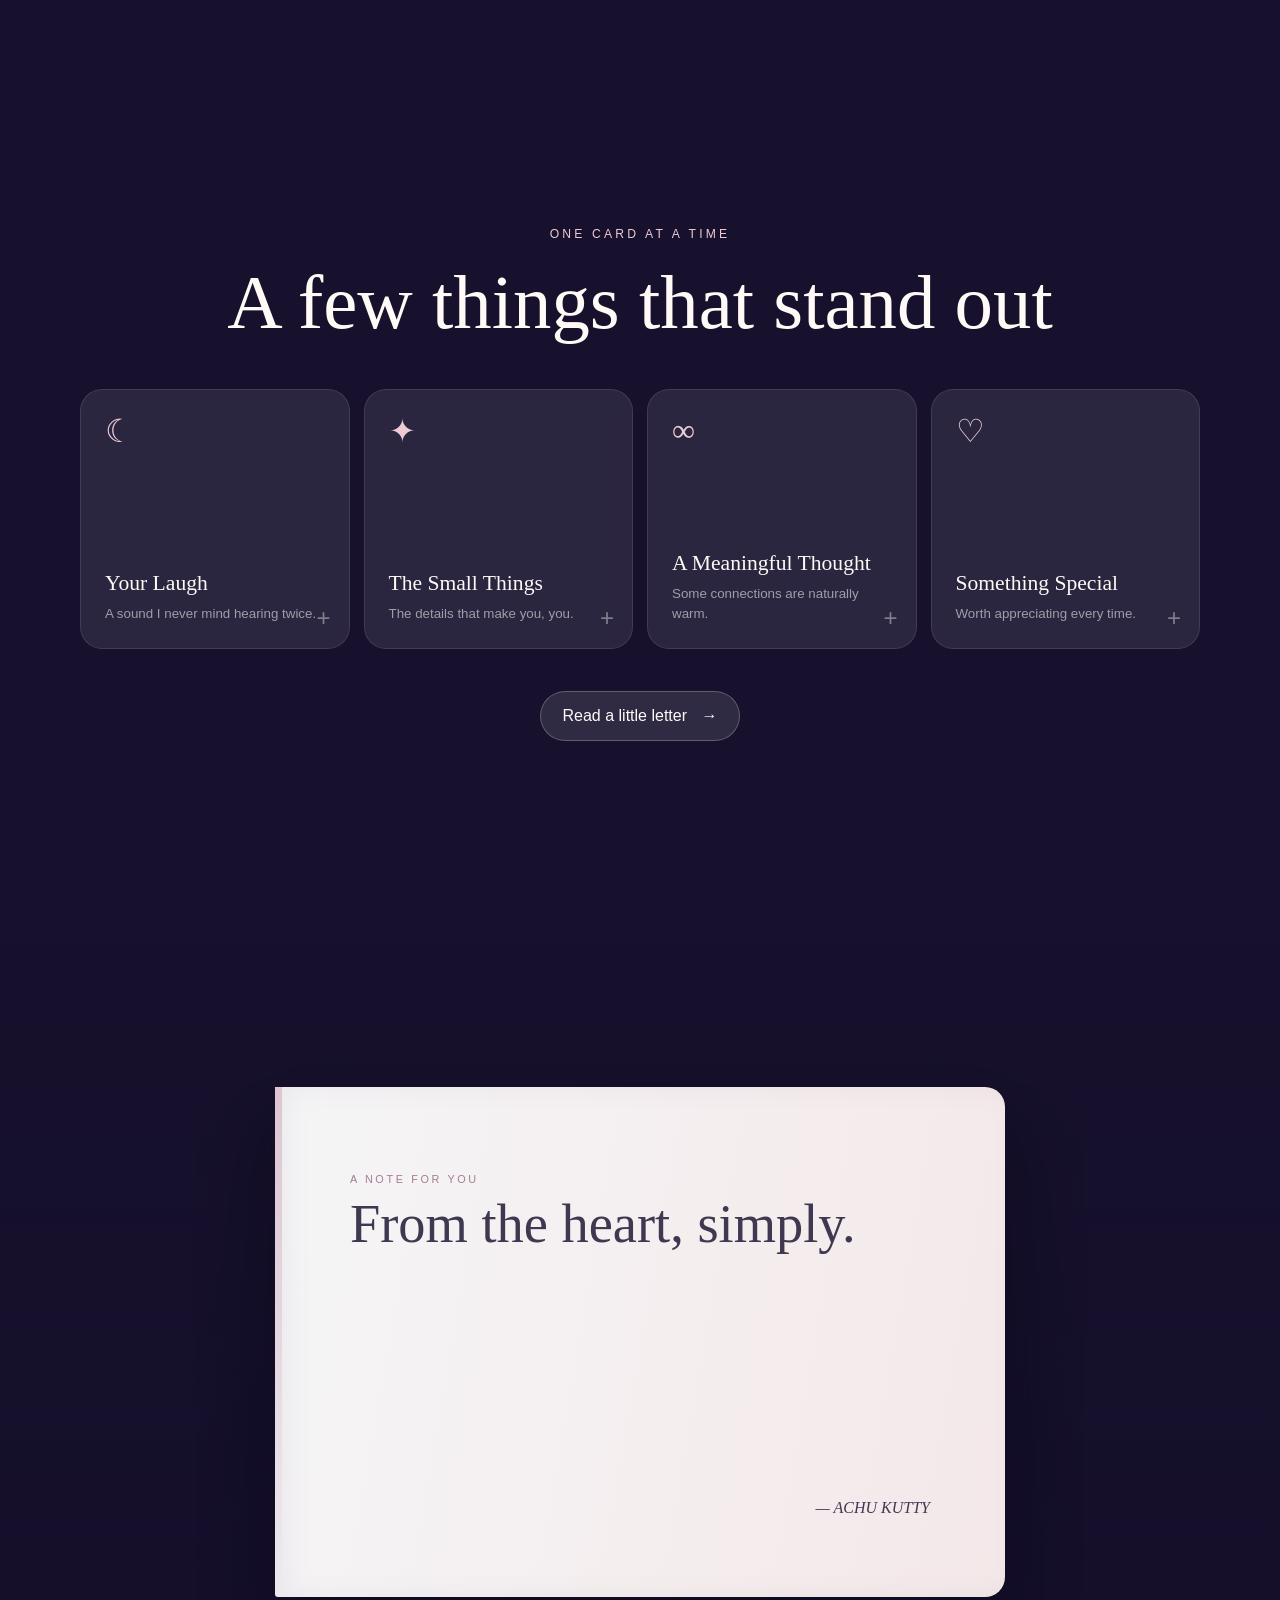
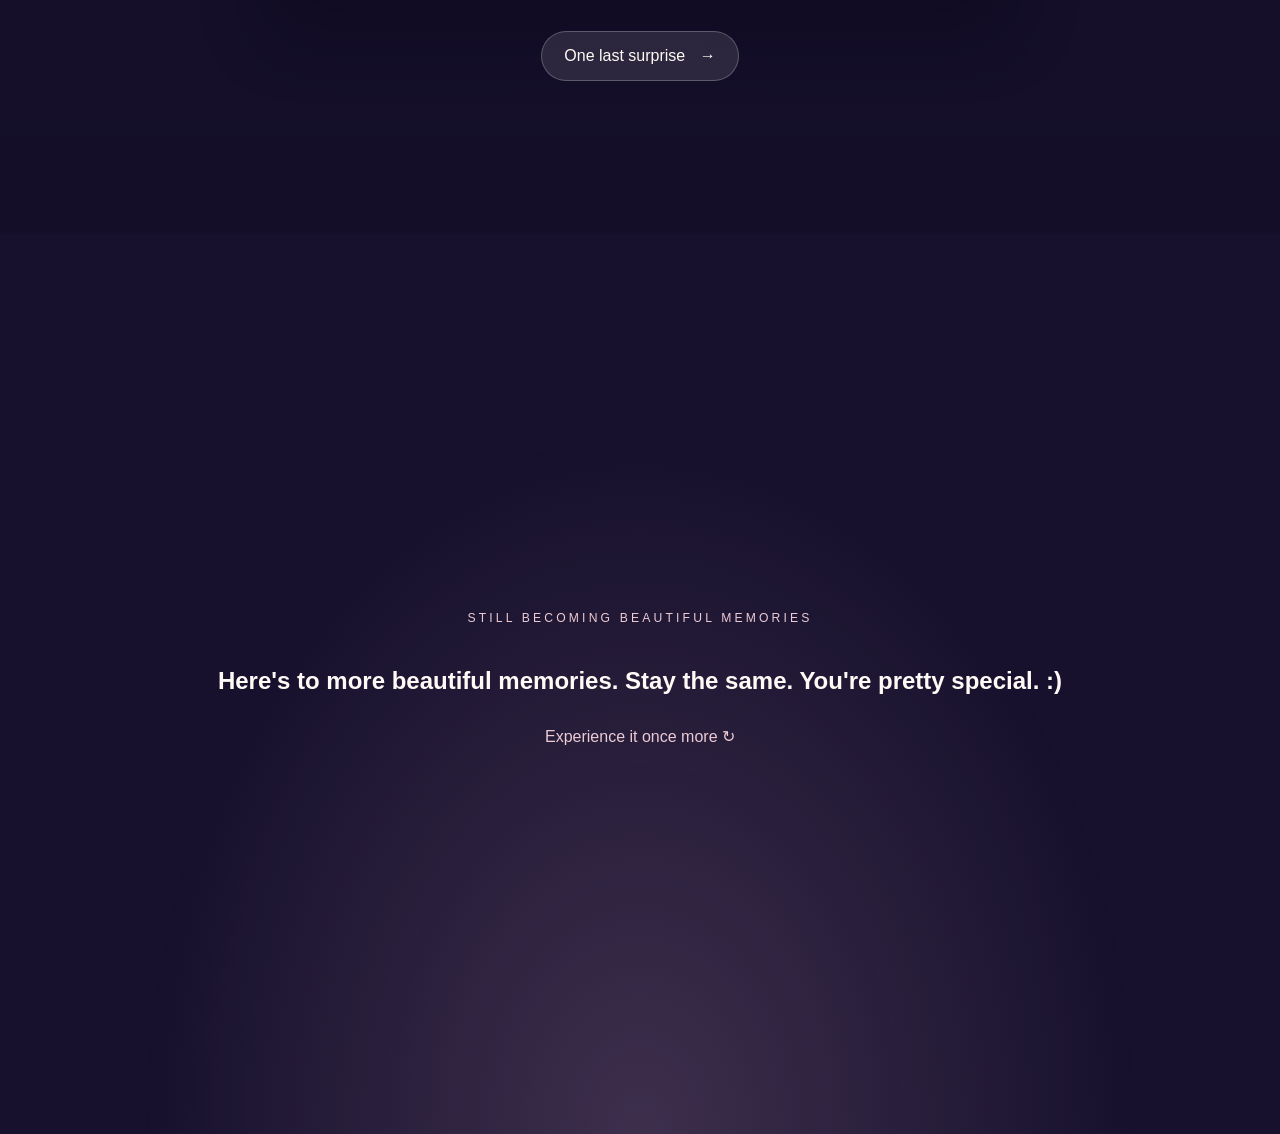
==== commit 7eae1eac: "Refresh website scripts after letter fix" ====
--- a/index.html
+++ b/index.html
@@ -134,7 +134,7 @@
         </section>
     </main>
 
-    <script src="js/config.js"></script>
-    <script src="js/script.js"></script>
+    <script src="js/config.js?v=3"></script>
+    <script src="js/script.js?v=3"></script>
 </body>
 </html>
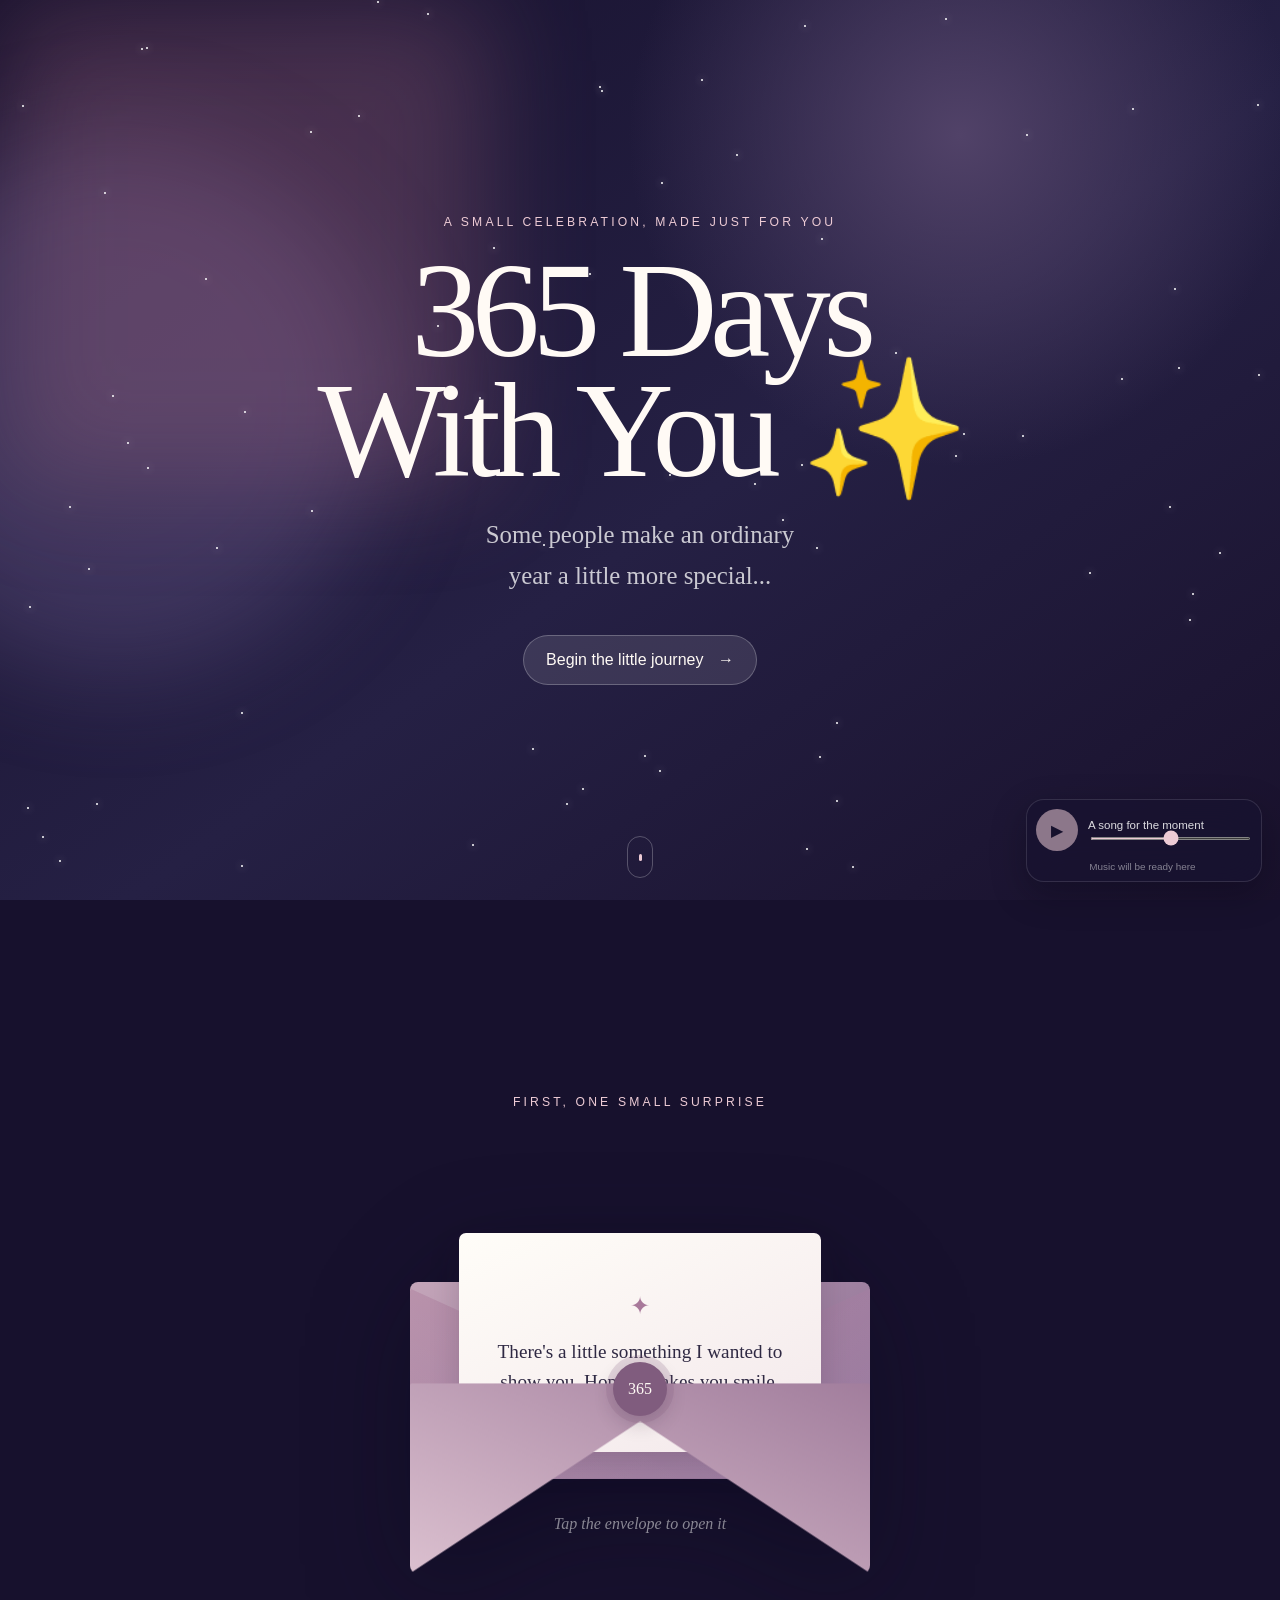
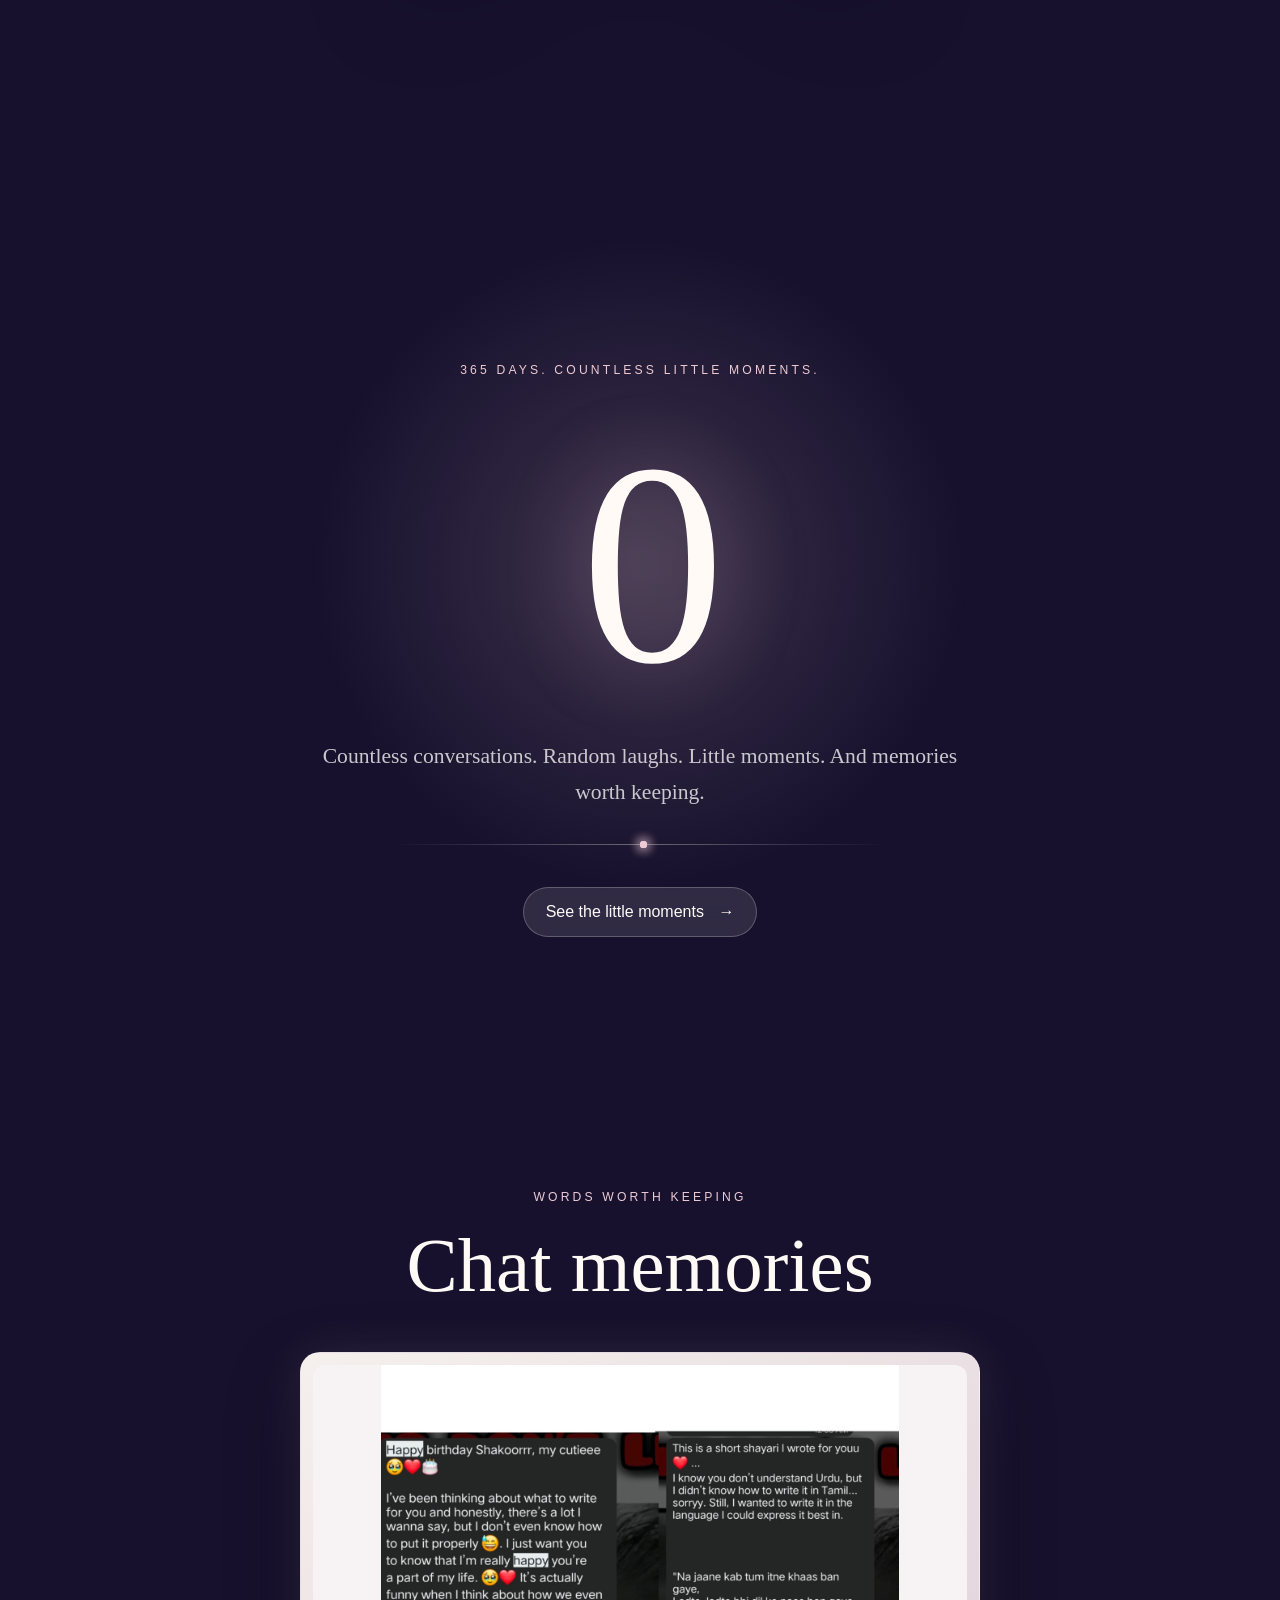
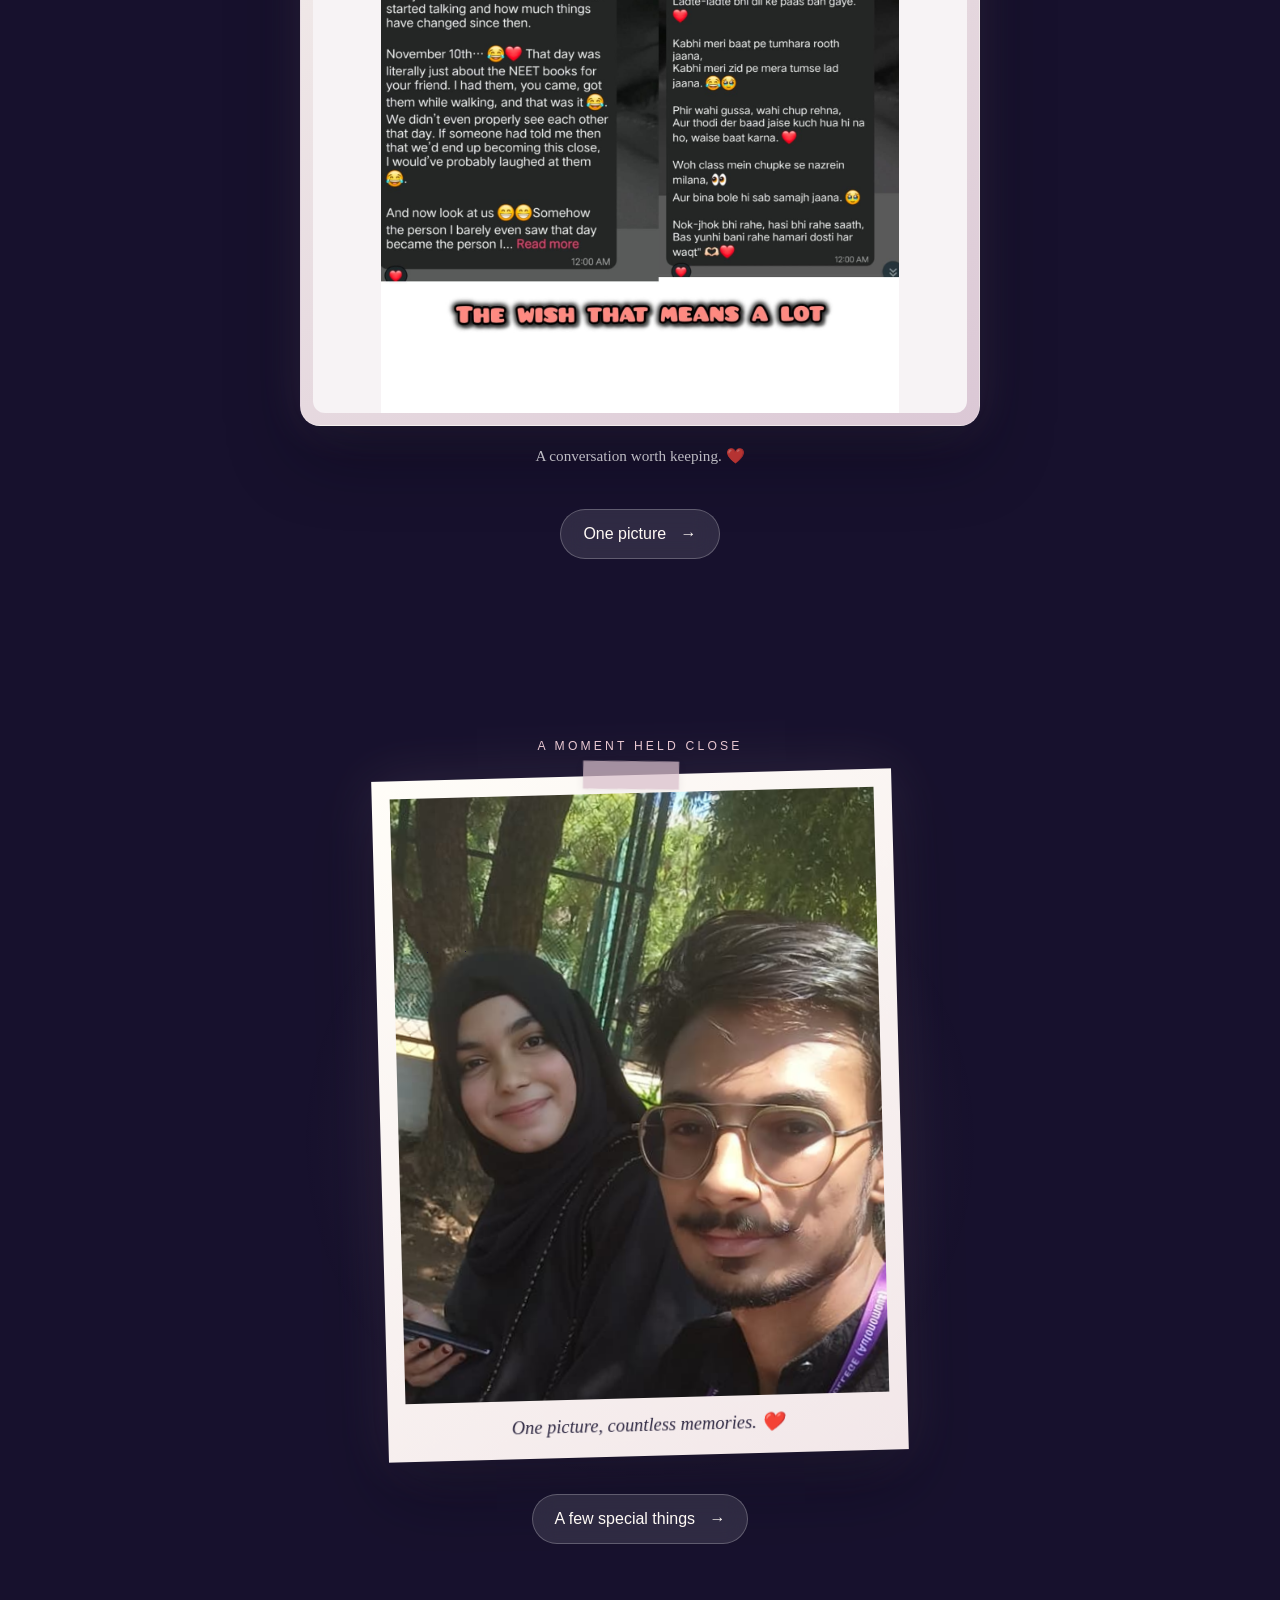
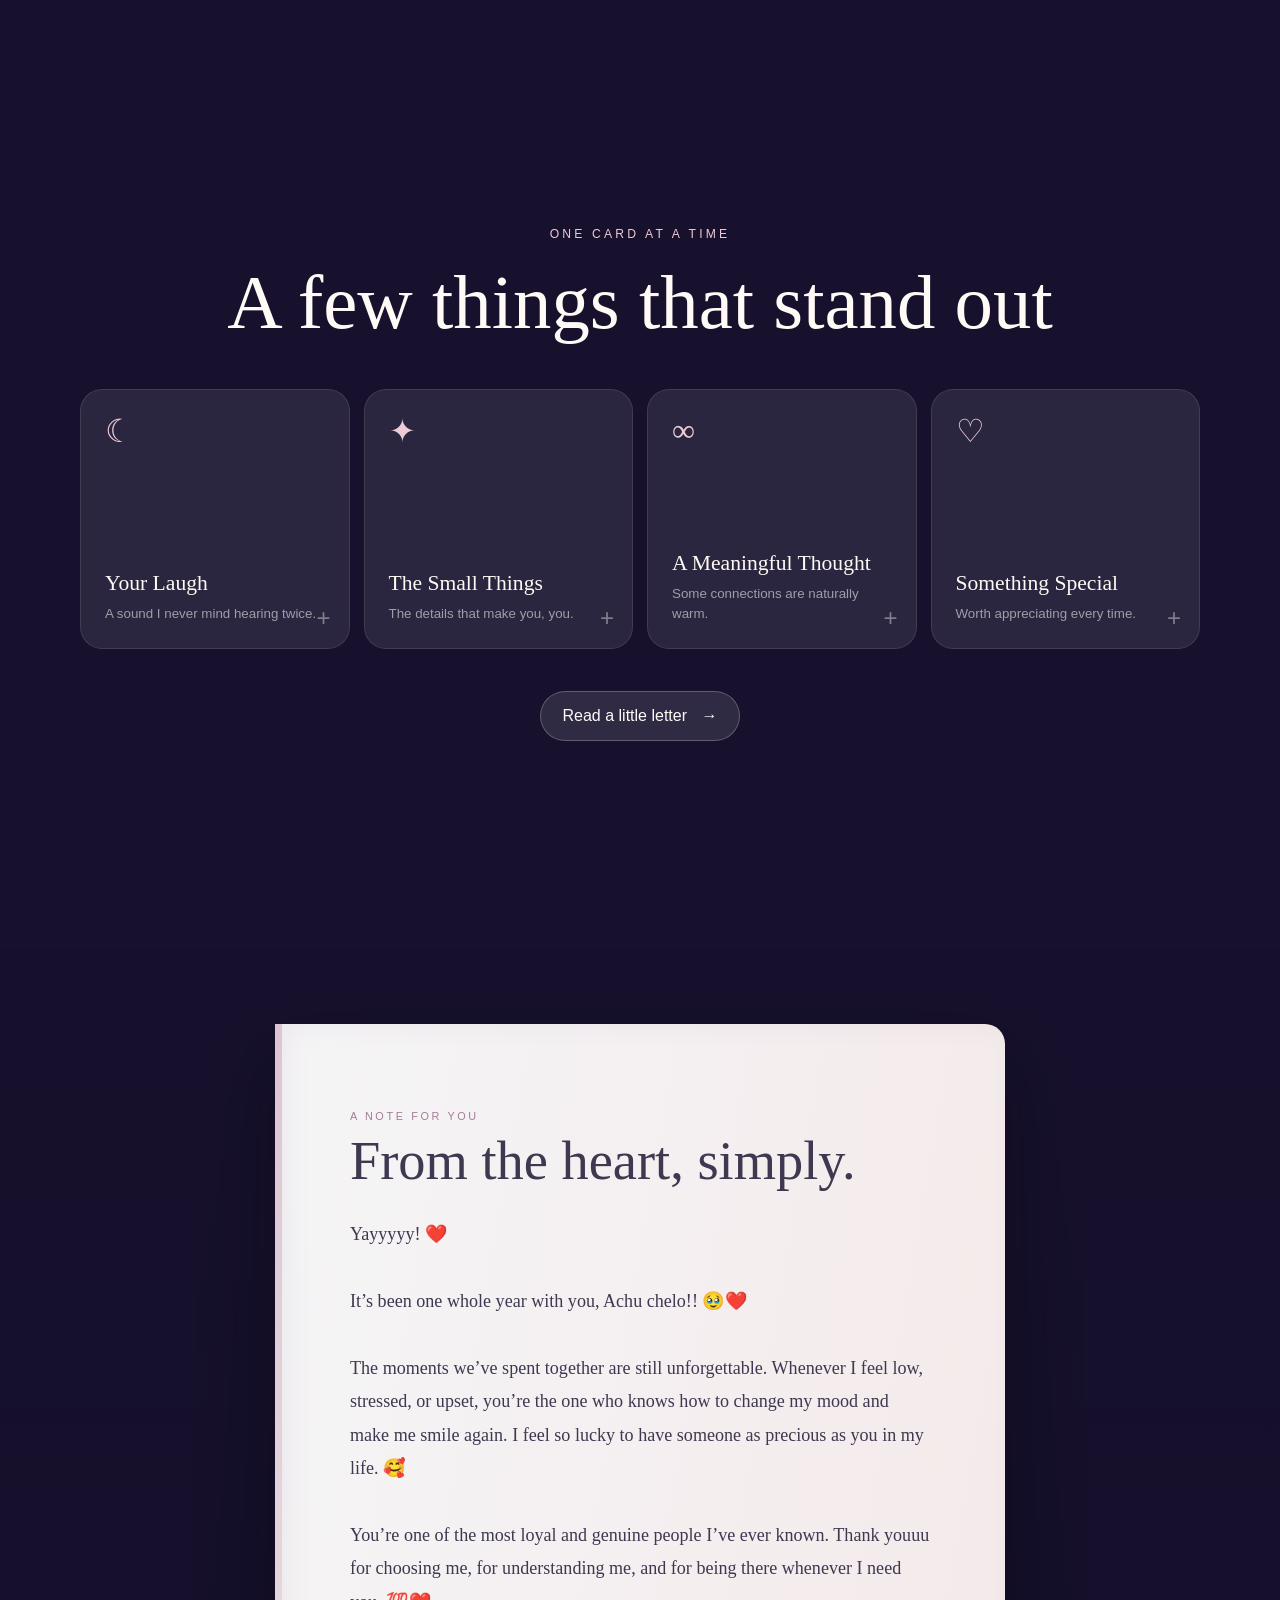
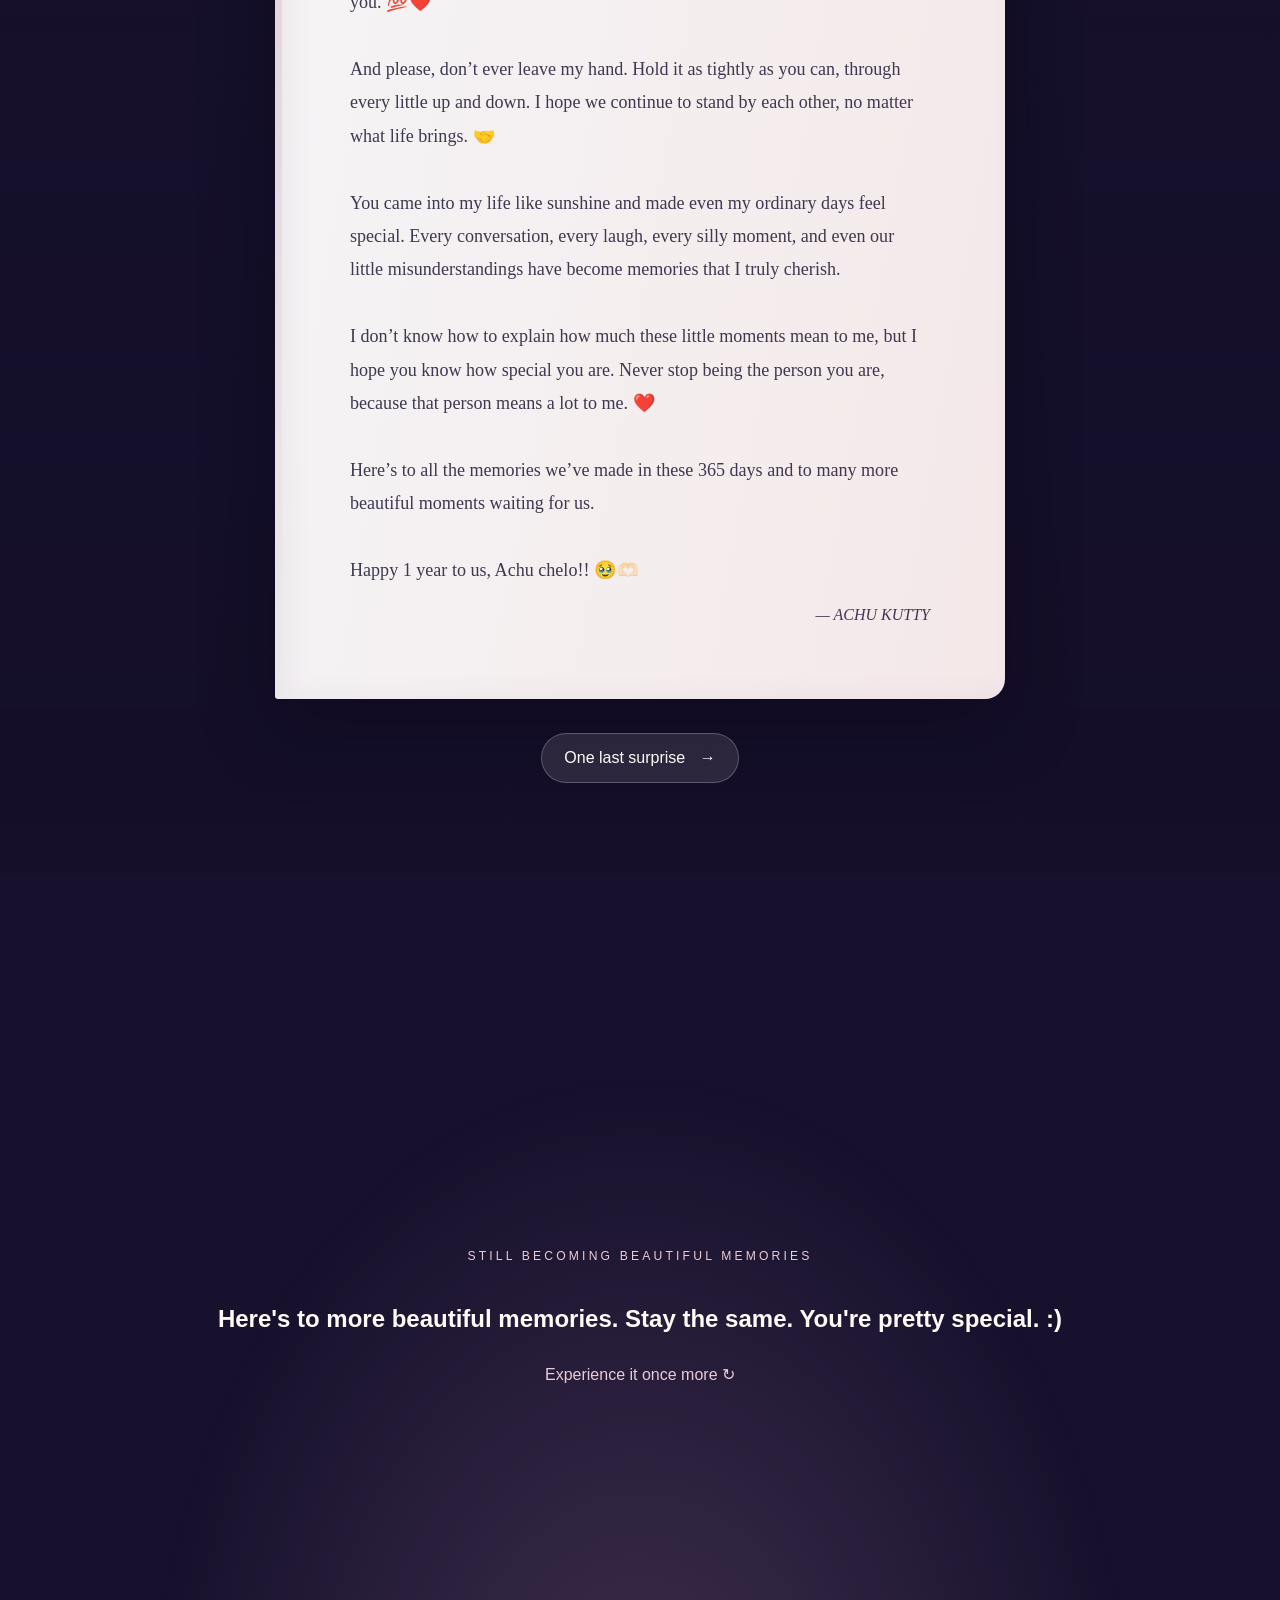
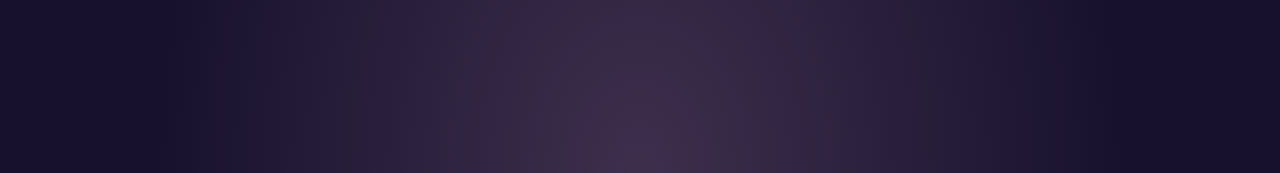
==== commit cf9ecd1f: "Add visible fallback content for photos and letter" ====
--- a/index.html
+++ b/index.html
@@ -49,7 +49,7 @@
                         <span class="envelope-back"></span>
                         <span class="letter-card">
                             <span class="letter-heart">✦</span>
-                            <span id="envelopeText"></span>
+                            <span id="envelopeText">There’s a little something I wanted to show you. Hope it makes you smile.</span>
                         </span>
                         <span class="envelope-front"></span>
                         <span class="envelope-flap"></span>
@@ -82,7 +82,7 @@
                     <p class="eyebrow">Words worth keeping</p>
                     <h2>Chat memories</h2>
                 </div>
-                <div class="chat-memories" id="chatMemories"></div>
+                <div class="chat-memories" id="chatMemories"><figure class="chat-memory"><div class="chat-screenshot-frame"><img id="chatScreenshot" src="images/WhatsApp%20Image%202026-11-07%20at%203.13.31%20PM.jpeg" alt="A screenshot of one of our chat conversations"></div><figcaption class="chat-caption">A conversation worth keeping. ❤️</figcaption></figure></div>
                 <button class="primary-button" type="button" data-go="together-photo">One picture <span>→</span></button>
             </div>
         </section>
@@ -93,9 +93,9 @@
                 <figure class="together-polaroid">
                     <div class="polaroid-tape" aria-hidden="true"></div>
                     <div class="together-photo-frame">
-                        <img id="togetherPhotoImage" src="images/us.jpg" alt="A picture of us together">
+                        <img id="togetherPhotoImage" src="images/WhatsApp%20Image%202026-11-07%20at%203.28.06%20PM.jpeg" alt="A picture of us together">
                     </div>
-                    <figcaption id="togetherPhotoCaption">One picture, countless memories.</figcaption>
+                    <figcaption id="togetherPhotoCaption">One picture, countless memories. ❤️</figcaption>
                 </figure>
                 <button class="primary-button" type="button" data-go="little-things">A few special things <span>→</span></button>
             </div>
@@ -117,7 +117,23 @@
                 <div class="letter-sheet">
                     <p class="letter-kicker">A note for you</p>
                     <h2>From the heart, simply.</h2>
-                    <div class="typed-letter" id="personalLetter" aria-live="polite"></div>
+                    <div class="typed-letter" id="personalLetter" aria-live="polite">Yayyyyy! ❤️
+
+It’s been one whole year with you, Achu chelo!! 🥹❤️
+
+The moments we’ve spent together are still unforgettable. Whenever I feel low, stressed, or upset, you’re the one who knows how to change my mood and make me smile again. I feel so lucky to have someone as precious as you in my life. 🥰
+
+You’re one of the most loyal and genuine people I’ve ever known. Thank youuu for choosing me, for understanding me, and for being there whenever I need you. 💯❤️
+
+And please, don’t ever leave my hand. Hold it as tightly as you can, through every little up and down. I hope we continue to stand by each other, no matter what life brings. 🤝
+
+You came into my life like sunshine and made even my ordinary days feel special. Every conversation, every laugh, every silly moment, and even our little misunderstandings have become memories that I truly cherish.
+
+I don’t know how to explain how much these little moments mean to me, but I hope you know how special you are. Never stop being the person you are, because that person means a lot to me. ❤️
+
+Here’s to all the memories we’ve made in these 365 days and to many more beautiful moments waiting for us.
+
+Happy 1 year to us, Achu chelo!! 🥹🫶🏻</div>
                     <span class="letter-signature" id="letterSignature"></span>
                 </div>
                 <button class="primary-button" type="button" data-go="finale">One last surprise <span>→</span></button>
